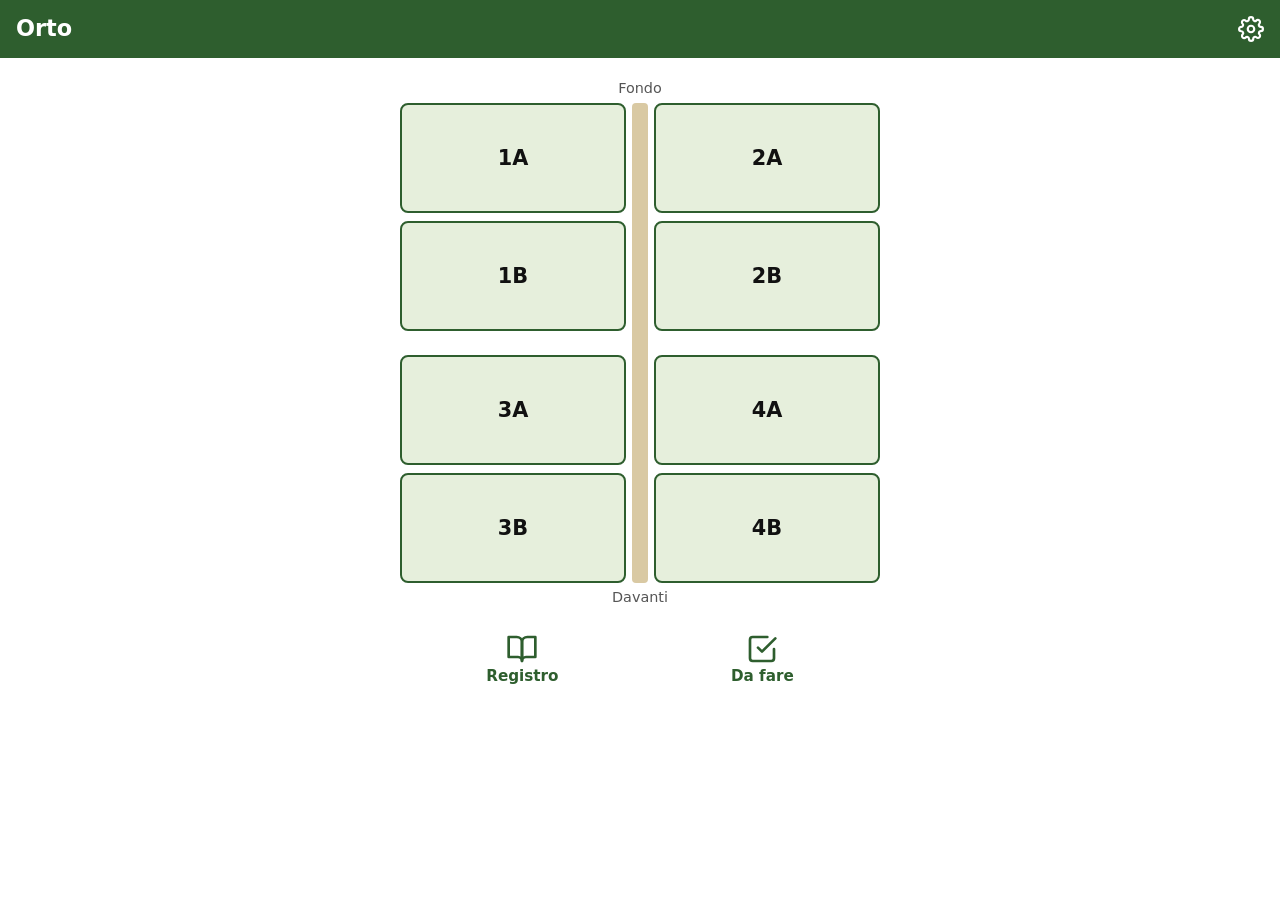
==== index.html @ a57d5a56 "La scritta Orto nella barra riporta alla mappa Co-Authored-By: Claude Opus 5.5 <noreply@anthropic.co" ====
<!doctype html>
<html lang="it">
<head>
  <meta charset="utf-8">
  <meta name="viewport" content="width=device-width, initial-scale=1">
  <meta name="theme-color" content="#2e5e2e">
  <title>Orto</title>
  <link rel="stylesheet" href="css/style.css">
</head>
<body>
  <header>
    <h1><a href="#/" class="titolo">Orto</a></h1>
    <nav class="azioni">
      <a href="#/impostazioni" class="icona" aria-label="Impostazioni">
        <!-- icona "settings" di Feather Icons (licenza MIT) -->
        <svg width="26" height="26" viewBox="0 0 24 24" fill="none" stroke="currentColor"
             stroke-width="2" stroke-linecap="round" stroke-linejoin="round" aria-hidden="true">
          <circle cx="12" cy="12" r="3"/>
          <path d="M19.4 15a1.65 1.65 0 0 0 .33 1.82l.06.06a2 2 0 0 1 0 2.83 2 2 0 0 1-2.83 0l-.06-.06a1.65 1.65 0 0 0-1.82-.33 1.65 1.65 0 0 0-1 1.51V21a2 2 0 0 1-2 2 2 2 0 0 1-2-2v-.09A1.65 1.65 0 0 0 9 19.4a1.65 1.65 0 0 0-1.82.33l-.06.06a2 2 0 0 1-2.83 0 2 2 0 0 1 0-2.83l.06-.06a1.65 1.65 0 0 0 .33-1.82 1.65 1.65 0 0 0-1.51-1H3a2 2 0 0 1-2-2 2 2 0 0 1 2-2h.09A1.65 1.65 0 0 0 4.6 9a1.65 1.65 0 0 0-.33-1.82l-.06-.06a2 2 0 0 1 0-2.83 2 2 0 0 1 2.83 0l.06.06a1.65 1.65 0 0 0 1.82.33H9a1.65 1.65 0 0 0 1-1.51V3a2 2 0 0 1 2-2 2 2 0 0 1 2 2v.09a1.65 1.65 0 0 0 1 1.51 1.65 1.65 0 0 0 1.82-.33l.06-.06a2 2 0 0 1 2.83 0 2 2 0 0 1 0 2.83l-.06.06a1.65 1.65 0 0 0-.33 1.82V9a1.65 1.65 0 0 0 1.51 1H21a2 2 0 0 1 2 2 2 2 0 0 1-2 2h-.09a1.65 1.65 0 0 0-1.51 1z"/>
        </svg>
      </a>
    </nav>
  </header>
  <main id="contenuto"></main>
  <script type="module" src="js/app.js"></script>
</body>
</html>
---- css/style.css ----
:root {
  --verde: #2e5e2e;
  --sfondo: #ffffff;
  --testo: #111111;
  --aiuola: #e6efdc;
  --vialetto: #d9c9a3;
}

* { box-sizing: border-box; }

body {
  margin: 0;
  font-family: system-ui, sans-serif;
  font-size: 18px;
  line-height: 1.5;
  background: var(--sfondo);
  color: var(--testo);
}

header {
  background: var(--verde);
  color: #fff;
  padding: 12px 16px;
  display: flex;
  align-items: center;
  justify-content: space-between;
}

header h1 { margin: 0; font-size: 1.4rem; }

main { padding: 16px; }

.mappa {
  display: grid;
  grid-template-columns: 1fr 28px 1fr;
  max-width: 480px;
  margin: 0 auto;
}

.estremo {
  grid-column: 1 / -1;
  margin: 4px 0;
  text-align: center;
  font-size: 0.9rem;
  color: #555;
}

.lato {
  display: flex;
  flex-direction: column;
  gap: 8px;
}

/* stacco tra il primo e il secondo settore di ogni lato */
.lato .aiuola:nth-child(3) { margin-top: 16px; }

.vialetto {
  position: relative;
  background: var(--vialetto);
  margin: 0 6px;
  border-radius: 4px;
}

.aiuola {
  position: relative;
  display: flex;
  align-items: center;
  justify-content: center;
  text-decoration: none;
  min-height: clamp(56px, calc((100dvh - 340px) / 4), 110px);
  font: inherit;
  font-size: 1.3rem;
  font-weight: bold;
  color: var(--testo);
  background: var(--aiuola);
  border: 2px solid var(--verde);
  border-radius: 8px;
}

h2 { margin: 8px 0 4px; }
h3 { margin: 20px 0 4px; font-size: 1.1rem; }

.indietro {
  display: inline-block;
  padding: 10px 0;
  color: var(--verde);
  background: none;
  border: 0;
  font: inherit;
  cursor: pointer;
  font-weight: bold;
  text-decoration: none;
}

.pulsante {
  display: block;
  margin-top: 24px;
  padding: 14px;
  text-align: center;
  background: var(--verde);
  color: #fff;
  width: 100%;
  border: 0;
  font: inherit;
  cursor: pointer;
  font-weight: bold;
  text-decoration: none;
  border-radius: 8px;
}

.colture { margin: 0; padding-left: 20px; }

.secondario {
  background: #fff;
  color: var(--verde);
  border: 2px solid var(--verde);
}

.azioni { display: flex; gap: 24px; }

.icona {
  display: flex;
  padding: 10px;
  margin: -10px;
  color: #fff;
}

.modulo label { display: block; margin-top: 16px; font-weight: bold; }

.modulo input[type="text"],
.modulo textarea {
  display: block;
  width: 100%;
  margin-top: 4px;
  padding: 12px;
  font: inherit;
  border: 2px solid #767676;
  border-radius: 8px;
}

.modulo fieldset { margin: 16px 0 0; padding: 0; border: 0; }
.modulo legend { padding: 0; font-weight: bold; }

.due-colonne {
  display: grid;
  grid-template-columns: 1fr 1fr;
  gap: 8px;
  margin-top: 8px;
}

.modulo .opzione {
  display: flex;
  align-items: center;
  gap: 10px;
  margin: 0;
  padding: 12px;
  font-weight: normal;
  background: var(--aiuola);
  border: 2px solid var(--verde);
  border-radius: 8px;
}

.opzione input { width: 24px; height: 24px; margin: 0; accent-color: var(--verde); }

.errore { margin: 16px 0 0; color: #b00020; font-weight: bold; white-space: pre-line; }

.colture a { display: block; padding: 8px 0; color: var(--testo); }

.aiuola .nome { position: relative; z-index: 1; padding: 0 6px; background: var(--aiuola); }

.diviso-fondo-davanti::after,
.diviso-vialetto-esterno::after {
  content: '';
  position: absolute;
  border: 0 dashed var(--verde);
}
.diviso-fondo-davanti::after { left: 6px; right: 6px; top: 50%; border-top-width: 2px; }
.diviso-vialetto-esterno::after { top: 6px; bottom: 6px; left: 50%; border-left-width: 2px; }

.aiuola .bollino {
  position: absolute;
  z-index: 2;
  bottom: 4px;
  right: 4px;
  padding: 0 6px;
  font-size: 0.8rem;
  line-height: 1.4;
  color: #fff;
  background: var(--verde);
  border-radius: 999px;
}
.aiuola .bollino-alto { bottom: calc(50% + 4px); }
.aiuola .bollino-sinistra { right: calc(50% + 4px); }

.modulo .tutto-orto { margin-top: 8px; }

.registro { margin: 0; padding-left: 20px; }
.registro li { padding: 6px 0; }

.registro a { display: block; color: var(--testo); }

.pericolo {
  background: #fff;
  color: #b00020;
  border: 2px solid #b00020;
}

.scorciatoie {
  grid-column: 1 / -1;
  display: flex;
  justify-content: space-around;
  margin-top: 12px;
}

.scorciatoia {
  position: relative;
  display: flex;
  flex-direction: column;
  align-items: center;
  padding: 8px 16px;
  color: var(--verde);
  font-size: 0.95rem;
  font-weight: bold;
  text-decoration: none;
}

.lista-task { margin: 0; padding: 0; list-style: none; }
.lista-task li { display: flex; align-items: flex-start; gap: 12px; padding: 10px 0; border-bottom: 1px solid #ddd; }
.lista-task input { flex: none; width: 28px; height: 28px; margin: 2px 0 0; accent-color: var(--verde); }

.urgente { color: #b00020; font-weight: bold; }

.titolo-task { font-weight: bold; color: var(--testo); }

.puntino {
  position: absolute;
  z-index: 3;
  top: -6px;
  right: -6px;
  width: 14px;
  height: 14px;
  border-radius: 50%;
}
.puntino-programmato { background: #e07000; }
.puntino-urgente {
  top: -9px;
  right: -9px;
  width: 20px;
  height: 20px;
  display: flex;
  align-items: center;
  justify-content: center;
  font-size: 0.8rem;
  font-weight: bold;
  line-height: 1;
  color: #fff;
  background: #b00020;
}
.vialetto .puntino { top: 4px; right: auto; left: 50%; transform: translateX(-50%); }
.scorciatoia .puntino { top: 2px; right: 10px; }

.titolo { color: inherit; text-decoration: none; }

.modulo .parte {
  display: flex;
  align-items: center;
  justify-content: space-between;
  gap: 12px;
  margin-top: 8px;
}

.modulo select {
  font: inherit;
  padding: 10px;
  color: var(--testo);
  background: #fff;
  border: 2px solid #767676;
  border-radius: 8px;
}
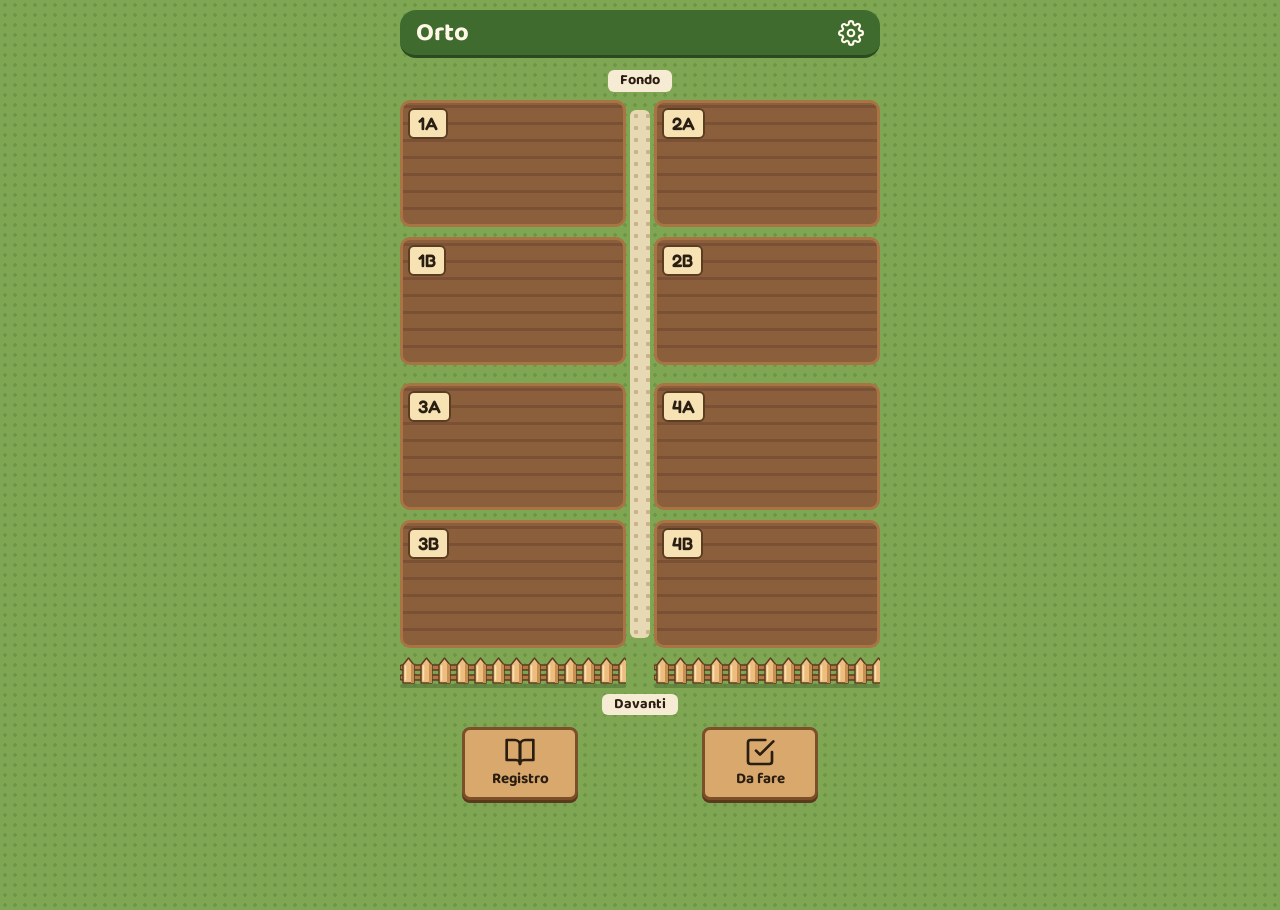
==== commit 792eeec1: "App installabile e utilizzabile offline Co-Authored-By: Claude Opus 5.5 <noreply@anthropic.com> Clau" ====
--- a/index.html
+++ b/index.html
@@ -3,8 +3,10 @@
 <head>
   <meta charset="utf-8">
   <meta name="viewport" content="width=device-width, initial-scale=1">
-  <meta name="theme-color" content="#2e5e2e">
+  <meta name="theme-color" content="#3f6b2e">
   <title>Orto</title>
+  <link rel="manifest" href="manifest.webmanifest">
+  <link rel="apple-touch-icon" href="icone/icona-192.png">
   <link rel="stylesheet" href="css/style.css">
 </head>
 <body>
--- a/css/style.css
+++ b/css/style.css
@@ -1,34 +1,69 @@
+@font-face { font-family: 'Baloo 2'; src: url('../font/baloo2.woff2') format('woff2'); font-weight: 400 800; font-display: swap; }
+@font-face { font-family: 'Fredoka'; src: url('../font/fredoka.woff2') format('woff2'); font-weight: 600; font-display: swap; }
+
 :root {
-  --verde: #2e5e2e;
-  --sfondo: #ffffff;
-  --testo: #111111;
-  --aiuola: #e6efdc;
-  --vialetto: #d9c9a3;
+  --verde: #3f6b2e;
+  --verde-bordo: #2b4a1f;
+  --verde-scuro: #1b3d1b;
+  --testo: #2a1e12;
+  --crema: #fff8e7;
+  --etichetta: #f6ebd3;
+  --cartellino: #f6e2b3;
+  --marrone-scuro: #5c3d22;
+  --legno: #d9a86c;
+  --legno-scuro: #7a4f2a;
+  --bordo-aiuola: #a87444;
+  --terra: #8b5e3c;
+  --solco: #7a5134;
+  --prato: #7fa653;
+  --prato-punti: #6e9446;
+  --vialetto: #e8d9b5;
+  --ghiaia: #c9b48a;
+  --aiuola: #e3eed3;
 }
 
 * { box-sizing: border-box; }
 
 body {
   margin: 0;
-  font-family: system-ui, sans-serif;
+  min-height: 100dvh;
+  font-family: 'Baloo 2', system-ui, sans-serif;
   font-size: 18px;
+  font-weight: 500;
   line-height: 1.5;
-  background: var(--sfondo);
-  color: var(--testo);
+  color: var(--testo);
+  background-color: var(--prato);
+  background-image: radial-gradient(var(--prato-punti) 1.5px, transparent 2px);
+  background-size: 10px 10px;
 }
 
 header {
+  display: flex;
+  align-items: center;
+  justify-content: space-between;
+  width: calc(100% - 32px);
+  max-width: 480px;
+  margin: 10px auto 0;
+  padding: 6px 16px;
+  color: var(--crema);
   background: var(--verde);
-  color: #fff;
-  padding: 12px 16px;
-  display: flex;
-  align-items: center;
-  justify-content: space-between;
-}
-
-header h1 { margin: 0; font-size: 1.4rem; }
-
-main { padding: 16px; }
+  border-bottom: 3px solid var(--verde-bordo);
+  border-radius: 16px;
+}
+
+header h1 { margin: 0; font-size: 1.6rem; font-weight: 700; line-height: 1.3; }
+
+main { padding: 12px 16px 16px; }
+
+/* Ogni schermata tranne la mappa sta in un riquadro crema, leggibile sopra il prato */
+main > section:not(.mappa) {
+  max-width: 600px;
+  margin: 0 auto;
+  padding: 8px 16px 16px;
+  background: var(--crema);
+  border: 3px solid var(--bordo-aiuola);
+  border-radius: 14px;
+}
 
 .mappa {
   display: grid;
@@ -39,26 +74,32 @@
 
 .estremo {
   grid-column: 1 / -1;
-  margin: 4px 0;
-  text-align: center;
+  justify-self: center;
+  margin: 0 0 8px;
+  padding: 0 12px;
   font-size: 0.9rem;
-  color: #555;
-}
+  font-weight: 700;
+  background: var(--etichetta);
+  border-radius: 6px;
+}
+.estremo:last-of-type { margin: 0 0 4px; }
 
 .lato {
   display: flex;
   flex-direction: column;
-  gap: 8px;
+  gap: 10px;
 }
 
 /* stacco tra il primo e il secondo settore di ogni lato */
-.lato .aiuola:nth-child(3) { margin-top: 16px; }
+.lato .aiuola:nth-child(3) { margin-top: 8px; }
 
 .vialetto {
   position: relative;
-  background: var(--vialetto);
-  margin: 0 6px;
-  border-radius: 4px;
+  margin: 10px 4px;
+  border-radius: 6px;
+  background-color: var(--vialetto);
+  background-image: radial-gradient(var(--ghiaia) 2px, transparent 2.5px);
+  background-size: 12px 12px;
 }
 
 .aiuola {
@@ -66,19 +107,103 @@
   display: flex;
   align-items: center;
   justify-content: center;
+  min-height: clamp(56px, calc((100dvh - 390px) / 4), 140px);
   text-decoration: none;
-  min-height: clamp(56px, calc((100dvh - 340px) / 4), 110px);
-  font: inherit;
-  font-size: 1.3rem;
-  font-weight: bold;
-  color: var(--testo);
-  background: var(--aiuola);
-  border: 2px solid var(--verde);
+  color: var(--testo);
+  background: repeating-linear-gradient(0deg, var(--terra) 0 14px, var(--solco) 14px 17px);
+  border: 3px solid var(--bordo-aiuola);
+  border-radius: 10px;
+}
+
+/* Cartellino con il nome, in alto a sinistra */
+.aiuola .nome {
+  position: absolute;
+  z-index: 2;
+  top: 5px;
+  left: 5px;
+  padding: 0 8px;
+  font-family: 'Fredoka', 'Baloo 2', sans-serif;
+  font-weight: 600;
+  line-height: 1.5;
+  background: var(--cartellino);
+  border: 2px solid var(--marrone-scuro);
+  border-radius: 6px;
+}
+
+.diviso-fondo-davanti::after,
+.diviso-vialetto-esterno::after {
+  content: '';
+  position: absolute;
+  border: 0 dashed var(--cartellino);
+}
+.diviso-fondo-davanti::after { left: 6px; right: 6px; top: 50%; border-top-width: 2px; }
+.diviso-vialetto-esterno::after { top: 6px; bottom: 6px; left: 50%; border-left-width: 2px; }
+
+.aiuola .bollino {
+  position: absolute;
+  z-index: 2;
+  bottom: 4px;
+  right: 4px;
+  padding: 0 6px;
+  font-size: 0.8rem;
+  font-weight: 700;
+  line-height: 1.4;
+  color: var(--crema);
+  background: var(--verde-scuro);
+  border: 1.5px solid var(--cartellino);
+  border-radius: 999px;
+}
+.aiuola .bollino-alto { bottom: calc(50% + 4px); }
+.aiuola .bollino-sinistra { right: calc(50% + 4px); }
+
+.staccionata {
+  grid-column: 1 / -1;
+  display: grid;
+  grid-template-columns: 1fr 28px 1fr;
+  margin: 8px 0 6px;
+}
+.staccionata svg { display: block; }
+
+.scorciatoie {
+  grid-column: 1 / -1;
+  display: flex;
+  justify-content: space-around;
+  margin-top: 8px;
+}
+
+.scorciatoia {
+  position: relative;
+  display: flex;
+  flex-direction: column;
+  align-items: center;
+  min-width: 116px;
+  padding: 6px 12px;
+  font-size: 0.95rem;
+  font-weight: 700;
+  color: var(--testo);
+  text-decoration: none;
+  background: var(--legno);
+  border: 3px solid var(--legno-scuro);
   border-radius: 8px;
-}
-
-h2 { margin: 8px 0 4px; }
-h3 { margin: 20px 0 4px; font-size: 1.1rem; }
+  box-shadow: 0 3px 0 #5a3a1d;
+}
+
+h2 { margin: 8px 0 4px; font-weight: 700; }
+h3 { margin: 20px 0 4px; font-size: 1.1rem; font-weight: 700; }
+
+.titolo { color: inherit; text-decoration: none; }
+
+.intestazione { display: flex; align-items: baseline; justify-content: space-between; gap: 12px; }
+.link-info { padding: 8px 0 8px 12px; font-weight: 700; color: var(--verde); text-decoration: underline; }
+
+.azioni { display: flex; gap: 24px; }
+
+.icona {
+  display: flex;
+  padding: 10px;
+  margin: -10px;
+  color: var(--crema);
+}
 
 .indietro {
   display: inline-block;
@@ -88,149 +213,76 @@
   border: 0;
   font: inherit;
   cursor: pointer;
-  font-weight: bold;
+  font-weight: 700;
   text-decoration: none;
 }
 
 .pulsante {
   display: block;
-  margin-top: 24px;
-  padding: 14px;
-  text-align: center;
-  background: var(--verde);
-  color: #fff;
   width: 100%;
-  border: 0;
-  font: inherit;
-  cursor: pointer;
-  font-weight: bold;
-  text-decoration: none;
-  border-radius: 8px;
-}
-
-.colture { margin: 0; padding-left: 20px; }
-
-.secondario {
-  background: #fff;
-  color: var(--verde);
-  border: 2px solid var(--verde);
-}
-
-.azioni { display: flex; gap: 24px; }
-
-.icona {
-  display: flex;
-  padding: 10px;
-  margin: -10px;
-  color: #fff;
-}
-
-.modulo label { display: block; margin-top: 16px; font-weight: bold; }
-
-.modulo input[type="text"],
-.modulo textarea {
-  display: block;
-  width: 100%;
-  margin-top: 4px;
+  margin-top: 20px;
   padding: 12px;
   font: inherit;
-  border: 2px solid #767676;
-  border-radius: 8px;
-}
-
-.modulo fieldset { margin: 16px 0 0; padding: 0; border: 0; }
-.modulo legend { padding: 0; font-weight: bold; }
-
-.due-colonne {
-  display: grid;
-  grid-template-columns: 1fr 1fr;
-  gap: 8px;
-  margin-top: 8px;
-}
-
-.modulo .opzione {
-  display: flex;
-  align-items: center;
-  gap: 10px;
-  margin: 0;
-  padding: 12px;
-  font-weight: normal;
-  background: var(--aiuola);
-  border: 2px solid var(--verde);
-  border-radius: 8px;
-}
-
-.opzione input { width: 24px; height: 24px; margin: 0; accent-color: var(--verde); }
-
-.errore { margin: 16px 0 0; color: #b00020; font-weight: bold; white-space: pre-line; }
-
-.colture a { display: block; padding: 8px 0; color: var(--testo); }
-
-.aiuola .nome { position: relative; z-index: 1; padding: 0 6px; background: var(--aiuola); }
-
-.diviso-fondo-davanti::after,
-.diviso-vialetto-esterno::after {
-  content: '';
+  font-weight: 700;
+  text-align: center;
+  text-decoration: none;
+  color: var(--crema);
+  background: var(--verde);
+  border: 0;
+  border-radius: 10px;
+  box-shadow: 0 3px 0 var(--verde-bordo);
+  cursor: pointer;
+}
+
+.secondario {
+  color: var(--testo);
+  background: var(--etichetta);
+  border: 2px solid var(--legno-scuro);
+  box-shadow: 0 3px 0 var(--bordo-aiuola);
+}
+
+.pericolo {
+  color: #b00020;
+  background: #fff;
+  border: 2px solid #b00020;
+  box-shadow: 0 3px 0 #e8b4bc;
+}
+
+.colture { margin: 0; padding: 0; list-style: none; }
+.colture a { display: flex; align-items: center; gap: 10px; padding: 6px 0; color: var(--testo); }
+.icona-coltura { flex: none; display: flex; width: 40px; height: 40px; }
+.icona-coltura svg { width: 100%; height: 100%; }
+
+/* Disegnini delle colture dentro le aiuole della mappa */
+/* Ogni spazio è un "contenitore": i disegni usano le sue misure (cqw, cqh) per non uscire
+   né a destra/sinistra né verso il davanti. Verso il fondo invece possono sporgere */
+.piantine {
   position: absolute;
-  border: 0 dashed var(--verde);
-}
-.diviso-fondo-davanti::after { left: 6px; right: 6px; top: 50%; border-top-width: 2px; }
-.diviso-vialetto-esterno::after { top: 6px; bottom: 6px; left: 50%; border-left-width: 2px; }
-
-.aiuola .bollino {
-  position: absolute;
-  z-index: 2;
-  bottom: 4px;
-  right: 4px;
-  padding: 0 6px;
-  font-size: 0.8rem;
-  line-height: 1.4;
-  color: #fff;
-  background: var(--verde);
-  border-radius: 999px;
-}
-.aiuola .bollino-alto { bottom: calc(50% + 4px); }
-.aiuola .bollino-sinistra { right: calc(50% + 4px); }
-
-.modulo .tutto-orto { margin-top: 8px; }
+  z-index: 1;
+  container-type: size;
+  pointer-events: none;
+}
+.piantine-tutta { inset: 4px 4px 3px; }
+.piantine-sopra { inset: 4px 4px calc(50% + 2px); }
+.piantine-sotto { inset: calc(50% + 2px) 4px 3px; }
+.piantine-sinistra { inset: 4px calc(50% + 2px) 3px 4px; }
+.piantine-destra { inset: 4px 4px 3px calc(50% + 2px); }
+.piantina { --l: 38px; position: absolute; display: flex; width: var(--l); height: var(--l); }
+/* La metà davanti non tocca il fondo: lì i disegni devono stare tutti dentro */
+.piantine-sotto .piantina { --l: min(38px, 100cqh); }
+.piantina svg { width: 100%; height: 100%; }
 
 .registro { margin: 0; padding-left: 20px; }
 .registro li { padding: 6px 0; }
-
 .registro a { display: block; color: var(--testo); }
 
-.pericolo {
-  background: #fff;
-  color: #b00020;
-  border: 2px solid #b00020;
-}
-
-.scorciatoie {
-  grid-column: 1 / -1;
-  display: flex;
-  justify-content: space-around;
-  margin-top: 12px;
-}
-
-.scorciatoia {
-  position: relative;
-  display: flex;
-  flex-direction: column;
-  align-items: center;
-  padding: 8px 16px;
-  color: var(--verde);
-  font-size: 0.95rem;
-  font-weight: bold;
-  text-decoration: none;
-}
-
 .lista-task { margin: 0; padding: 0; list-style: none; }
-.lista-task li { display: flex; align-items: flex-start; gap: 12px; padding: 10px 0; border-bottom: 1px solid #ddd; }
+.lista-task li { display: flex; align-items: flex-start; gap: 12px; padding: 10px 0; border-bottom: 1px solid #e2d3b5; }
 .lista-task input { flex: none; width: 28px; height: 28px; margin: 2px 0 0; accent-color: var(--verde); }
 
-.urgente { color: #b00020; font-weight: bold; }
-
-.titolo-task { font-weight: bold; color: var(--testo); }
+.urgente { color: #b00020; font-weight: 700; }
+
+.titolo-task { font-weight: 700; color: var(--testo); }
 
 .puntino {
   position: absolute;
@@ -240,40 +292,152 @@
   width: 14px;
   height: 14px;
   border-radius: 50%;
+  border: 2px solid var(--testo);
 }
 .puntino-programmato { background: #e07000; }
 .puntino-urgente {
   top: -9px;
   right: -9px;
-  width: 20px;
-  height: 20px;
+  width: 22px;
+  height: 22px;
   display: flex;
   align-items: center;
   justify-content: center;
   font-size: 0.8rem;
-  font-weight: bold;
+  font-weight: 700;
   line-height: 1;
   color: #fff;
   background: #b00020;
 }
 .vialetto .puntino { top: 4px; right: auto; left: 50%; transform: translateX(-50%); }
-.scorciatoia .puntino { top: 2px; right: 10px; }
-
-.titolo { color: inherit; text-decoration: none; }
-
-.modulo .parte {
-  display: flex;
-  align-items: center;
-  justify-content: space-between;
-  gap: 12px;
-  margin-top: 8px;
-}
-
+
+.modulo label { display: block; margin-top: 16px; font-weight: 700; }
+
+.modulo input[type="text"],
+.modulo textarea,
 .modulo select {
+  display: block;
+  width: 100%;
+  margin-top: 4px;
+  padding: 10px 12px;
   font: inherit;
-  padding: 10px;
   color: var(--testo);
   background: #fff;
   border: 2px solid #767676;
   border-radius: 8px;
 }
+
+.modulo fieldset { margin: 16px 0 0; padding: 0; border: 0; }
+.modulo legend { padding: 0; font-weight: 700; }
+
+.due-colonne {
+  display: grid;
+  grid-template-columns: 1fr 1fr;
+  gap: 8px;
+  margin-top: 8px;
+}
+
+.modulo .opzione {
+  display: flex;
+  align-items: center;
+  gap: 10px;
+  margin: 0;
+  padding: 10px 12px;
+  font-weight: 500;
+  background: #fff;
+  border: 2px solid var(--bordo-aiuola);
+  border-radius: 8px;
+}
+
+.opzione input { width: 24px; height: 24px; margin: 0; accent-color: var(--verde); }
+
+.modulo .tutto-orto { margin-top: 12px; }
+
+.conferma { margin: 16px 0 0; color: var(--verde); font-weight: 700; }
+
+.errore { margin: 16px 0 0; color: #b00020; font-weight: 700; white-space: pre-line; }
+
+.mini-mappa { display: grid; grid-template-columns: 1fr 20px 1fr; max-width: 320px; margin: 8px auto 0; }
+.mini-lato { display: flex; flex-direction: column; gap: 6px; }
+.mini-lato .mini-aiuola:nth-child(3) { margin-top: 10px; }
+.mini-vialetto {
+  margin: 6px 3px;
+  border-radius: 4px;
+  background-color: var(--vialetto);
+  background-image: radial-gradient(var(--ghiaia) 1.5px, transparent 2px);
+  background-size: 8px 8px;
+}
+
+.mini-aiuola {
+  position: relative;
+  display: flex;
+  align-items: center;
+  justify-content: center;
+  height: 52px;
+  padding: 0;
+  overflow: hidden;
+  font: inherit;
+  color: var(--testo);
+  background: repeating-linear-gradient(0deg, var(--terra) 0 10px, var(--solco) 10px 12px);
+  border: 2px solid var(--bordo-aiuola);
+  border-radius: 8px;
+  cursor: pointer;
+}
+.mini-aiuola .nome {
+  position: relative;
+  z-index: 1;
+  padding: 0 6px;
+  font-family: 'Fredoka', 'Baloo 2', sans-serif;
+  font-weight: 600;
+  background: var(--cartellino);
+  border: 1.5px solid var(--marrone-scuro);
+  border-radius: 5px;
+}
+
+.riempimento { position: absolute; background: var(--verde-scuro); }
+.riempimento-tutta { inset: 0; }
+.riempimento-sopra { inset: 0 0 50% 0; }
+.riempimento-sotto { inset: 50% 0 0 0; }
+.riempimento-sinistra { inset: 0 50% 0 0; }
+.riempimento-destra { inset: 0 0 0 50%; }
+
+.popup {
+  width: min(92vw, 400px);
+  padding: 0;
+  color: var(--testo);
+  background: var(--crema);
+  border: 3px solid var(--bordo-aiuola);
+  border-radius: 14px;
+}
+.popup::backdrop { background: rgb(0 0 0 / 0.5); }
+.popup-contenuto { padding: 16px; }
+.popup h3 { margin: 0 0 12px; }
+.popup-corpo { display: flex; align-items: center; gap: 16px; }
+.anteprima .mini-aiuola { width: 110px; height: 150px; font-size: 1.4rem; cursor: default; }
+
+.rotella {
+  flex: 1;
+  height: 144px;
+  padding: 48px 0;
+  overflow-y: scroll;
+  scroll-snap-type: y mandatory;
+  scrollbar-width: none;
+  border: 2px solid #767676;
+  border-radius: 8px;
+  /* fascia centrale fissa: segna la voce scelta */
+  background: #fff linear-gradient(transparent 46px, var(--aiuola) 46px, var(--aiuola) 94px, transparent 94px);
+}
+.voce-rotella {
+  display: block;
+  width: 100%;
+  height: 48px;
+  scroll-snap-align: center;
+  font: inherit;
+  color: #767676;
+  background: none;
+  border: 0;
+}
+.voce-rotella.attiva { color: var(--testo); font-weight: 700; }
+
+.popup-azioni { display: flex; gap: 12px; margin-top: 16px; }
+.popup-azioni .pulsante { margin-top: 0; }
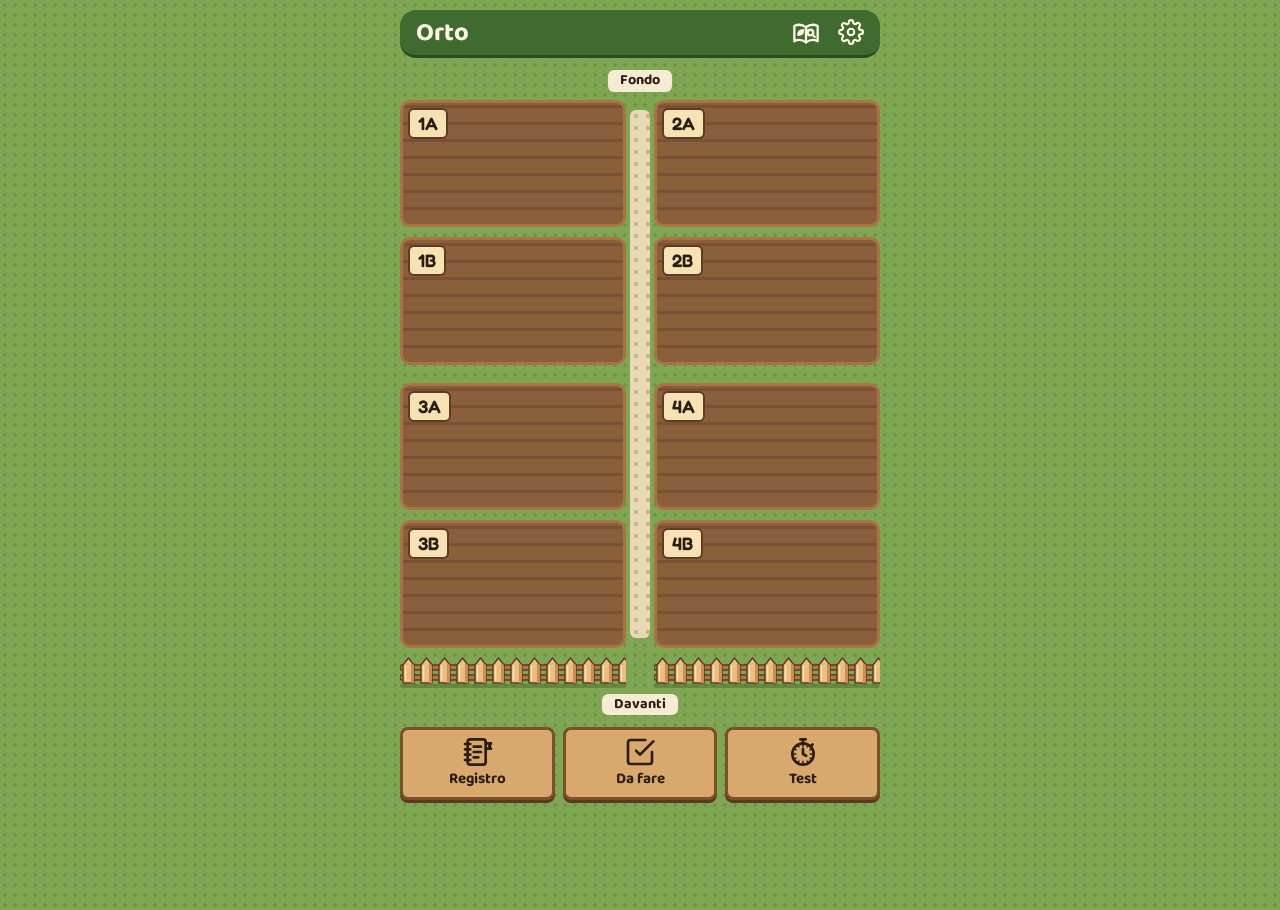
==== commit dd706c67: "Catalogo nell'app: pulsante in alto, elenco con ricerca e scheda di ogni coltura; nuova icona del re" ====
--- a/index.html
+++ b/index.html
@@ -13,6 +13,16 @@
   <header>
     <h1><a href="#/" class="titolo">Orto</a></h1>
     <nav class="azioni">
+      <a href="#/catalogo" class="icona" aria-label="Catalogo dell'orto">
+        <!-- libro aperto con una foglia e la lente -->
+        <svg width="28" height="28" viewBox="0 0 24 24" fill="none" stroke="currentColor"
+             stroke-width="2" stroke-linecap="round" stroke-linejoin="round" aria-hidden="true">
+          <path d="M2 6c3-1.5 6.5-1.5 10 1 3.5-2.5 7-2.5 10-1v13c-3-1.5-6.5-1.5-10 1-3.5-2.5-7-2.5-10-1z"/>
+          <path d="M12 7v13"/>
+          <path d="M9.5 9.5c-2.6 0-4 1.4-4 4 2.6 0 4-1.4 4-4z"/><path d="M5.5 13.5l2.4-2.4"/>
+          <circle cx="15.8" cy="11.6" r="2.4"/><path d="M17.5 13.3l2 2"/>
+        </svg>
+      </a>
       <a href="#/impostazioni" class="icona" aria-label="Impostazioni">
         <!-- icona "settings" di Feather Icons (licenza MIT) -->
         <svg width="26" height="26" viewBox="0 0 24 24" fill="none" stroke="currentColor"
--- a/css/style.css
+++ b/css/style.css
@@ -167,7 +167,8 @@
 .scorciatoie {
   grid-column: 1 / -1;
   display: flex;
-  justify-content: space-around;
+  justify-content: space-between;
+  gap: 8px;
   margin-top: 8px;
 }
 
@@ -176,8 +177,9 @@
   display: flex;
   flex-direction: column;
   align-items: center;
-  min-width: 116px;
-  padding: 6px 12px;
+  flex: 1;
+  min-width: 0;
+  padding: 6px 4px;
   font-size: 0.95rem;
   font-weight: 700;
   color: var(--testo);
@@ -193,10 +195,22 @@
 
 .titolo { color: inherit; text-decoration: none; }
 
+/* Modalità prova: scritta gialla accanto al titolo, per non confondersi */
+.prova header h1::after {
+  content: 'PROVA';
+  margin-left: 10px;
+  padding: 0 8px;
+  font-size: 0.85rem;
+  vertical-align: middle;
+  color: var(--testo);
+  background: #f2c230;
+  border-radius: 6px;
+}
+
 .intestazione { display: flex; align-items: baseline; justify-content: space-between; gap: 12px; }
 .link-info { padding: 8px 0 8px 12px; font-weight: 700; color: var(--verde); text-decoration: underline; }
 
-.azioni { display: flex; gap: 24px; }
+.azioni { display: flex; gap: 18px; }
 
 .icona {
   display: flex;
@@ -271,6 +285,10 @@
 /* La metà davanti non tocca il fondo: lì i disegni devono stare tutti dentro */
 .piantine-sotto .piantina { --l: min(38px, 100cqh); }
 .piantina svg { width: 100%; height: 100%; }
+.piantina { pointer-events: auto; touch-action: none; transition: transform 0.15s; }
+.piantina.sollevata { z-index: 5; transform: scale(1.25); filter: drop-shadow(0 6px 4px rgb(0 0 0 / 0.35)); }
+/* Sulla mappa il "tieni premuto" serve a spostare: niente menu o selezione del testo */
+.aiuola { -webkit-touch-callout: none; user-select: none; -webkit-user-select: none; -webkit-tap-highlight-color: transparent; }
 
 .registro { margin: 0; padding-left: 20px; }
 .registro li { padding: 6px 0; }
@@ -309,10 +327,24 @@
   color: #fff;
   background: #b00020;
 }
+/* Paletto delle colture in arrivo nei prossimi 30 giorni */
+.paletto { position: absolute; z-index: 3; left: 5px; bottom: 3px; display: flex; flex-direction: column; align-items: center; pointer-events: none; }
+.paletto .tavola { display: flex; align-items: center; gap: 1px; padding: 0 5px 0 1px; font-family: 'Fredoka', 'Baloo 2', sans-serif; font-size: .78rem; font-weight: 600; line-height: 1.25; color: var(--testo); background: var(--legno); border: 2px solid var(--legno-scuro); border-radius: 5px; box-shadow: 0 2px 0 #5a3a1d; }
+.paletto .icona-paletto { width: 20px; height: 20px; }
+.paletto .asta { width: 4px; height: 8px; background: var(--legno-scuro); border-radius: 0 0 2px 2px; }
 .vialetto .puntino { top: 4px; right: auto; left: 50%; transform: translateX(-50%); }
 
 .modulo label { display: block; margin-top: 16px; font-weight: 700; }
-
+.modulo label[hidden] { display: none; }
+.suggerimento { display: grid; gap: 2px; margin-top: 12px; padding: 10px 12px; font-size: .95rem; background: var(--etichetta); border: 2px solid var(--legno); border-radius: 10px; }
+.suggerimento[hidden] { display: none; }
+.avviso-catalogo { margin-top: 4px; color: #8a4b0f; font-weight: 700; }
+.avvisi { display: grid; gap: 8px; margin-top: 16px; }
+.avviso-modulo { margin: 0; padding: 8px 12px 8px 38px; position: relative; font-size: .95rem; line-height: 1.35; background: #fbe3c8; border: 2px solid #d9822b; border-radius: 10px; }
+.avviso-modulo::before { content: '!'; position: absolute; left: 10px; top: 9px; width: 20px; height: 20px; border-radius: 50%; background: #d9822b; color: #fff; font-weight: 800; font-size: .85rem; display: grid; place-items: center; }
+
+.modulo input[type="email"],
+.modulo input[type="password"],
 .modulo input[type="text"],
 .modulo textarea,
 .modulo select {
@@ -394,7 +426,14 @@
   border-radius: 5px;
 }
 
-.riempimento { position: absolute; background: var(--verde-scuro); }
+/* Parte scelta: terra arata con il bordo verde (solo attorno alla parte scelta) */
+.riempimento {
+  position: absolute;
+  background: url('../icone/terra-arata.svg') 0 0 / 60px 28.8px;
+  border: 3px solid #5c9e3a;
+  border-radius: 6px;
+  box-shadow: inset 0 0 0 1.5px var(--verde-bordo), 0 0 0 1.5px var(--verde-bordo);
+}
 .riempimento-tutta { inset: 0; }
 .riempimento-sopra { inset: 0 0 50% 0; }
 .riempimento-sotto { inset: 50% 0 0 0; }
@@ -415,8 +454,22 @@
 .popup-corpo { display: flex; align-items: center; gap: 16px; }
 .anteprima .mini-aiuola { width: 110px; height: 150px; font-size: 1.4rem; cursor: default; }
 
+.scatola-rotella { flex: 1; display: flex; flex-direction: column; gap: 4px; margin-top: 8px; }
+.popup .scatola-rotella { margin-top: 0; }
+.freccia-rotella {
+  height: 30px;
+  padding: 0;
+  font-size: 1rem;
+  line-height: 1;
+  color: var(--crema);
+  background: var(--verde);
+  border: 0;
+  border-bottom: 3px solid var(--verde-bordo);
+  border-radius: 8px;
+  cursor: pointer;
+}
+.freccia-rotella:disabled { color: var(--testo); background: var(--etichetta); border-bottom-color: var(--legno); opacity: .5; cursor: default; }
 .rotella {
-  flex: 1;
   height: 144px;
   padding: 48px 0;
   overflow-y: scroll;
@@ -432,7 +485,9 @@
   width: 100%;
   height: 48px;
   scroll-snap-align: center;
+  padding: 0 8px;
   font: inherit;
+  line-height: 1.15;
   color: #767676;
   background: none;
   border: 0;
@@ -441,3 +496,109 @@
 
 .popup-azioni { display: flex; gap: 12px; margin-top: 16px; }
 .popup-azioni .pulsante { margin-top: 0; }
+
+/* Pagina Test: colture nel tempo */
+.test-frecce { display: flex; align-items: center; justify-content: space-between; gap: 8px; margin: 8px 0; }
+.freccia-test { width: 48px; height: 40px; font-size: 1rem; color: var(--crema); background: var(--verde); border: 0; border-bottom: 3px solid var(--verde-bordo); border-radius: 8px; cursor: pointer; }
+.test-periodo { font-weight: 800; text-align: center; }
+.test-mesi { display: grid; grid-template-columns: 32px repeat(13, 1fr); font-size: .7rem; color: var(--marrone-scuro); text-align: center; }
+.test-settore { margin-top: 10px; font-size: .8rem; font-weight: 800; letter-spacing: .05em; text-transform: uppercase; }
+.test-fila { display: grid; grid-template-columns: 32px 1fr; align-items: center; margin-top: 3px; }
+.test-fila b { font-family: 'Fredoka', 'Baloo 2', sans-serif; font-weight: 600; }
+.test-binario { position: relative; height: 46px; overflow: hidden; border-radius: 4px; background: repeating-linear-gradient(90deg, #efe2c4 0 calc(100% / 13 - 1px), var(--crema) calc(100% / 13 - 1px) calc(100% / 13)); }
+.test-barra { position: absolute; display: flex; align-items: center; gap: 2px; padding: 0 4px 0 1px; overflow: hidden; height: 20px; font-size: .7rem; font-weight: 700; line-height: 1; color: #fff; white-space: nowrap; text-decoration: none; border-radius: 6px; text-shadow: 0 1px 0 rgb(0 0 0 / .35); }
+.test-barra.pieno { top: 3px; height: 40px; }
+.test-barra.alto { top: 2px; }
+.test-barra.basso { bottom: 2px; }
+.test-barra.futura { background-image: repeating-linear-gradient(135deg, rgb(255 255 255 / .3) 0 5px, transparent 5px 10px); border: 2px dashed rgb(42 30 18 / .6); }
+.test-barra .icona-barra { width: 18px; height: 18px; flex: none; }
+.test-oggi { position: absolute; top: 0; bottom: 0; width: 2px; background: #c0392b; }
+.test-legenda { display: flex; flex-wrap: wrap; gap: 4px 14px; margin-top: 10px; font-size: .85rem; }
+.test-legenda i { display: inline-block; width: 18px; height: 10px; margin-right: 4px; vertical-align: middle; border-radius: 3px; background: var(--marrone-scuro); }
+.test-legenda i.fut { background: var(--etichetta); border: 2px dashed var(--marrone-scuro); }
+.test-legenda i.og { width: 3px; height: 14px; background: #c0392b; }
+.test-aiuto { margin: 6px 0 0; font-size: .85rem; color: var(--marrone-scuro); }
+
+/* Catalogo delle colture */
+.intro-catalogo { margin: 4px 0 8px; font-size: .95rem; }
+.cerca-catalogo { width: 100%; padding: 8px 12px; font: inherit; color: var(--testo); background: #fff; border: 2px solid var(--bordo-aiuola); border-radius: 10px; }
+.legenda-cal { display: flex; flex-wrap: wrap; gap: 4px 14px; margin: 10px 0 4px; font-size: .85rem; }
+.legenda-cal span::before { content: ''; display: inline-block; width: 18px; height: 8px; margin-right: 6px; vertical-align: middle; border-radius: 3px; background: var(--c); }
+.l-s { --c: #8b5e3c; } .l-t { --c: #3f8a2e; } .l-r { --c: #e2861b; }
+.mesi-cal { display: grid; grid-template-columns: repeat(12, 1fr); font-size: .68rem; text-align: center; color: var(--marrone-scuro); }
+.catalogo .mesi-cal { margin-left: 40%; }
+.cal { position: relative; height: 22px; border-radius: 4px; background: repeating-linear-gradient(90deg, #efe2c4 0 calc(100% / 12 - 1px), var(--crema) calc(100% / 12 - 1px) calc(100% / 12)); }
+.cal i { position: absolute; height: 8px; border-radius: 3px; }
+.cal .cal-s { top: 2px; background: #8b5e3c; }
+.cal .cal-t { top: 2px; background: #3f8a2e; }
+.cal .cal-r { bottom: 2px; background: #e2861b; }
+.gruppo-catalogo h3 { display: flex; align-items: center; gap: 6px; margin: 16px 0 4px; font-size: .9rem; letter-spacing: .04em; text-transform: uppercase; }
+.gruppo-catalogo[hidden], .riga-catalogo[hidden], .nessuna[hidden] { display: none; }
+.pallino-gruppo { flex: none; width: 12px; height: 12px; border-radius: 50%; }
+.lente-gruppo { flex: none; width: 34px; height: 34px; padding: 2px; border: 0; border-radius: 9px; background: var(--etichetta); cursor: pointer; }
+.lente-gruppo svg { display: block; width: 100%; height: 100%; }
+.riga-catalogo { display: grid; grid-template-columns: 40% 1fr; align-items: center; gap: 4px; padding: 3px 2px; color: var(--testo); text-decoration: none; border-top: 1px solid #efe2c4; }
+.nome-catalogo { display: flex; align-items: center; gap: 4px; min-width: 0; font-weight: 700; font-size: .95rem; }
+.nome-catalogo svg { flex: none; width: 30px; height: 30px; }
+
+.scheda-catalogo { position: relative; }
+.lente-box { position: absolute; z-index: 3; top: 10px; right: 12px; }
+.lente { display: flex; align-items: center; justify-content: center; width: 52px; height: 52px; padding: 0; cursor: pointer; background: var(--etichetta); border: 2px solid var(--legno); border-radius: 13px; }
+.lente svg { width: 42px; height: 42px; }
+.lente .accesa, .lente[aria-pressed="true"] .spenta { display: none; }
+.lente[aria-pressed="true"] .accesa { display: block; }
+.lente[aria-pressed="true"] { background: var(--cartellino); border-color: var(--verde); }
+.fumetto { position: absolute; right: 0; top: calc(100% + 12px); width: min(280px, calc(100vw - 48px)); padding: 10px 12px; font-size: .92rem; line-height: 1.35; background: var(--crema); border: 3px solid var(--legno); border-radius: 14px; box-shadow: 0 3px 0 var(--legno-scuro); }
+.fumetto[hidden] { display: none; }
+.fumetto::before { content: ''; position: absolute; right: 16px; top: -11px; width: 16px; height: 16px; background: var(--crema); border-left: 3px solid var(--legno); border-top: 3px solid var(--legno); transform: rotate(45deg); }
+.fumetto b { display: block; font-family: 'Fredoka', 'Baloo 2', sans-serif; font-weight: 600; }
+.capito { display: block; margin: 8px 0 0 auto; padding: 3px 14px; font: inherit; font-weight: 700; color: var(--crema); background: var(--verde); border: 0; border-bottom: 3px solid var(--verde-bordo); border-radius: 10px; cursor: pointer; }
+.testa-scheda { display: flex; align-items: center; gap: 12px; margin-top: 8px; padding-right: 60px; }
+.testa-scheda h2 { margin: 0; font-size: 1.6rem; }
+.disegno-scheda { flex: none; width: 84px; height: 84px; border-radius: 14px; background: var(--etichetta); }
+.disegno-scheda svg { width: 100%; height: 100%; }
+.chips { display: flex; flex-wrap: wrap; gap: 6px; margin-top: 4px; }
+.chip { padding: 1px 10px; font-size: .8rem; font-weight: 700; color: #fff; border-radius: 999px; }
+.chip.chiaro { color: var(--testo); background: var(--cartellino); }
+.avviso-scheda { position: relative; margin: 12px 0 0; padding: 6px 10px 6px 34px; font-size: .92rem; line-height: 1.35; background: #fbe3c8; border: 2px solid #d9822b; border-radius: 12px; }
+.avviso-scheda::before { content: '!'; position: absolute; left: 8px; top: 7px; width: 18px; height: 18px; display: grid; place-items: center; font-size: .8rem; font-weight: 800; color: #fff; background: #d9822b; border-radius: 50%; }
+.fatti { display: grid; grid-template-columns: auto 1fr; gap: 2px 12px; margin: 10px 0 0; font-size: .95rem; }
+.fatti dt { color: var(--marrone-scuro); }
+.fatti dd { margin: 0; font-weight: 700; }
+.misura { margin-top: 10px; padding: 8px 10px; background: var(--etichetta); border-radius: 12px; }
+.misura p { margin: 0 0 6px; font-weight: 700; }
+.preset-riga { display: grid; grid-template-columns: repeat(3, minmax(0, 1fr)); gap: 6px; }
+.preset { padding: 5px 4px; font: inherit; font-size: .8rem; font-weight: 700; line-height: 1.2; color: var(--testo); background: var(--crema); border: 2px solid var(--legno); border-radius: 10px; cursor: pointer; }
+.preset small { display: block; margin-top: 2px; font-weight: 500; }
+.preset[aria-pressed="true"] { color: var(--crema); background: var(--verde); border-color: var(--verde-bordo); }
+.campi-misura { display: grid; grid-template-columns: 1fr 1fr; gap: 8px; margin-top: 8px; }
+.campi-misura label { display: grid; gap: 2px; font-size: .85rem; font-weight: 700; }
+.campi-misura span { display: flex; align-items: center; gap: 6px; font-weight: 500; }
+.campi-misura input { width: 100%; min-width: 0; padding: 4px 8px; font: inherit; color: var(--testo); background: #fff; border: 2px solid var(--legno); border-radius: 8px; }
+.spazio-disegno { margin: 8px 0 0; }
+.spazio-disegno svg { display: block; width: 100%; }
+.terra-spazio { fill: #8b5e3c; stroke: #a87444; stroke-width: 3; }
+.segni-spazio circle { fill: #8cc46a; stroke-width: 1; }
+.segni-spazio line { stroke: #cbea9a; stroke-width: 3; }
+.spazio-disegno text { fill: var(--marrone-scuro); }
+.spazio-disegno figcaption { font-size: .9rem; }
+.resa-scheda { margin: 10px 0 0; padding: 8px 12px; background: var(--etichetta); border-radius: 12px; }
+.resa-scheda b { font-size: 1.3rem; }
+.resa-scheda small { display: block; line-height: 1.3; color: var(--marrone-scuro); }
+.consigli { margin: 0; padding-left: 20px; }
+.nota-scheda { margin-top: 14px; font-size: .85rem; color: var(--marrone-scuro); }
+button.termine { margin: 0; padding: 0; font: inherit; font-weight: inherit; color: inherit; text-align: inherit; background: none; border: 0; border-radius: 4px; cursor: pointer; }
+.evidenzia button.termine { padding: 0 4px; margin: 0 -4px; background: var(--cartellino); box-shadow: 0 3px 0 var(--verde); }
+.popup.parola { width: min(94vw, 420px); max-height: 88vh; }
+.parola-testa { display: flex; align-items: center; gap: 10px; padding: 8px 12px; color: var(--crema); background: var(--verde); border-bottom: 3px solid var(--verde-bordo); }
+.parola-testa .chiudi { padding: 2px 6px; font: inherit; font-weight: 700; color: var(--crema); background: none; border: 0; cursor: pointer; }
+.parola-testa span { font-size: .85rem; }
+.parola h2 { margin: 0 0 4px; }
+.tipo-parola { margin: 0; font-size: .75rem; font-weight: 800; letter-spacing: .06em; text-transform: uppercase; color: var(--marrone-scuro); }
+.passi { margin: 4px 0 0; padding-left: 22px; }
+.passi li, .attenzione li { margin-bottom: 4px; }
+.attenzione { margin: 4px 0 0; padding: 8px 12px 8px 30px; background: var(--etichetta); border-radius: 12px; }
+.nota-parola { font-size: .85rem; color: var(--marrone-scuro); }
+.elenco-gruppo { display: flex; flex-wrap: wrap; gap: 4px 12px; }
+.elenco-gruppo a { display: inline-flex; align-items: center; gap: 4px; color: var(--testo); }
+.elenco-gruppo svg { width: 26px; height: 26px; }
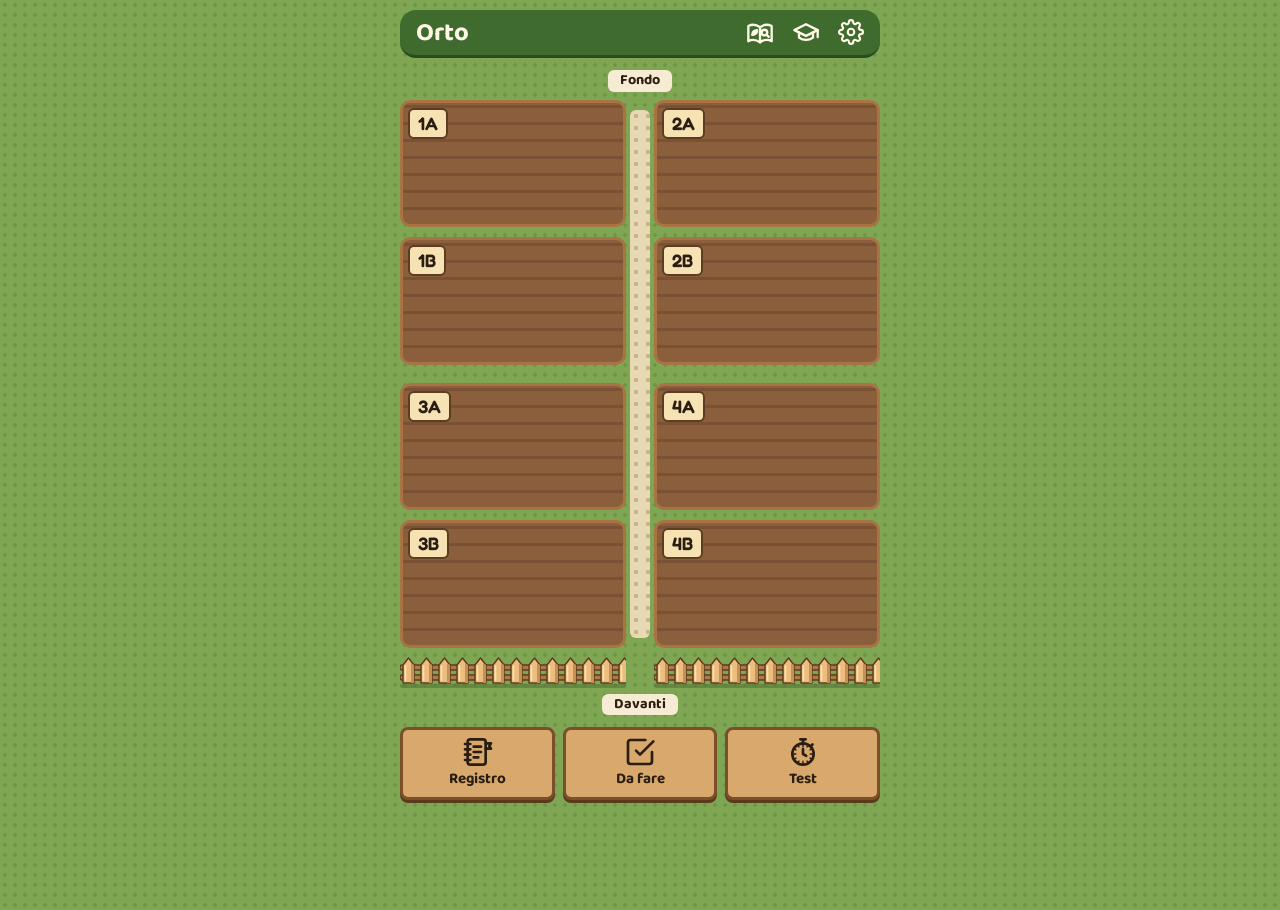
==== commit 449854ec: "Impara: icona nella barra verde, questo mese a Bologna, 12 guide brevi e glossario Co-Authored-By: C" ====
--- a/index.html
+++ b/index.html
@@ -12,6 +12,7 @@
 <body>
   <header>
     <h1><a href="#/" class="titolo">Orto</a></h1>
+    <span class="nome-arcade"></span>
     <nav class="azioni">
       <a href="#/catalogo" class="icona" aria-label="Catalogo dell'orto">
         <!-- libro aperto con una foglia e la lente -->
@@ -23,7 +24,20 @@
           <circle cx="15.8" cy="11.6" r="2.4"/><path d="M17.5 13.3l2 2"/>
         </svg>
       </a>
-      <a href="#/impostazioni" class="icona" aria-label="Impostazioni">
+      <a href="#/impara" class="icona" aria-label="Impara">
+        <!-- cappello da studente -->
+        <svg width="28" height="28" viewBox="0 0 24 24" fill="none" stroke="currentColor"
+             stroke-width="2" stroke-linecap="round" stroke-linejoin="round" aria-hidden="true">
+          <path d="M2 9.5l10-5 10 5-10 5z"/><path d="M6 11.5v4.5c3.5 2.6 8.5 2.6 12 0v-4.5"/><path d="M22 9.5v6"/>
+        </svg>
+      </a>
+      <a href="#/arcade/esci" class="icona esci-arcade" aria-label="Esci da Arcade">
+        <svg width="26" height="26" viewBox="0 0 24 24" fill="none" stroke="currentColor"
+             stroke-width="2" stroke-linecap="round" stroke-linejoin="round" aria-hidden="true">
+          <path d="M9 21H5a2 2 0 0 1-2-2V5a2 2 0 0 1 2-2h4"/><path d="M16 17l5-5-5-5"/><path d="M21 12H9"/>
+        </svg>
+      </a>
+      <a href="#/impostazioni" class="icona impostazioni-icona" aria-label="Impostazioni">
         <!-- icona "settings" di Feather Icons (licenza MIT) -->
         <svg width="26" height="26" viewBox="0 0 24 24" fill="none" stroke="currentColor"
              stroke-width="2" stroke-linecap="round" stroke-linejoin="round" aria-hidden="true">
--- a/css/style.css
+++ b/css/style.css
@@ -526,7 +526,11 @@
 .legenda-cal span::before { content: ''; display: inline-block; width: 18px; height: 8px; margin-right: 6px; vertical-align: middle; border-radius: 3px; background: var(--c); }
 .l-s { --c: #8b5e3c; } .l-t { --c: #3f8a2e; } .l-r { --c: #e2861b; }
 .mesi-cal { display: grid; grid-template-columns: repeat(12, 1fr); font-size: .68rem; text-align: center; color: var(--marrone-scuro); }
-.catalogo .mesi-cal { margin-left: 40%; }
+/* Legenda e iniziali dei mesi restano ferme in cima mentre si scorre l'elenco */
+.testata-cal { position: sticky; top: 0; z-index: 4; display: grid; grid-template-columns: 40% 1fr; align-items: end; gap: 4px; margin: 10px -16px 0; padding: 6px 18px 6px 16px; background: var(--crema); border-bottom: 2px solid var(--legno); box-shadow: 0 3px 4px rgb(42 30 18 / .12); }
+.testata-cal .legenda-cal { display: grid; gap: 0; margin: 0; font-size: .78rem; line-height: 1.35; }
+.testata-cal .legenda-cal span::before { width: 14px; margin-right: 5px; }
+.testata-cal .mesi-cal { font-size: .78rem; font-weight: 800; color: var(--testo); }
 .cal { position: relative; height: 22px; border-radius: 4px; background: repeating-linear-gradient(90deg, #efe2c4 0 calc(100% / 12 - 1px), var(--crema) calc(100% / 12 - 1px) calc(100% / 12)); }
 .cal i { position: absolute; height: 8px; border-radius: 3px; }
 .cal .cal-s { top: 2px; background: #8b5e3c; }
@@ -602,3 +606,171 @@
 .elenco-gruppo { display: flex; flex-wrap: wrap; gap: 4px 12px; }
 .elenco-gruppo a { display: inline-flex; align-items: center; gap: 4px; color: var(--testo); }
 .elenco-gruppo svg { width: 26px; height: 26px; }
+
+/* Terreno delle aiuole */
+.carta-terreno { display: grid; grid-template-columns: 56px 1fr; gap: 10px; align-items: center; padding: 8px; color: var(--testo); text-decoration: none; background: var(--etichetta); border: 2px solid var(--legno); border-radius: 12px; }
+.carta-terreno small { color: var(--marrone-scuro); }
+.zolla { display: grid; place-items: center; width: 56px; height: 56px; border-radius: 12px; background: #6b4227; }
+.zolla svg { width: 48px; height: 48px; }
+.prop-terreno { display: grid; grid-template-columns: 1fr auto; gap: 0 8px; align-items: center; padding: 6px 0; border-top: 1px solid #efe2c4; }
+.prop-terreno:first-child { border-top: 0; }
+.nome-prop { font-size: .85rem; color: var(--marrone-scuro); }
+.valore-prop { grid-column: 1; font-weight: 800; }
+.fonte { grid-row: 1 / span 2; grid-column: 2; padding: 1px 9px; font-size: .75rem; font-weight: 800; color: #fff; border-radius: 999px; }
+.fonte-stima { background: #9a8a74; } .fonte-prova { background: #3d6fa8; } .fonte-analisi { background: #3f8a2e; }
+.barra-tess { grid-column: 1 / -1; display: flex; height: 14px; margin-top: 4px; overflow: hidden; border: 1.5px solid #2b1d12; border-radius: 7px; }
+.nota-terreno { font-size: .88rem; color: var(--marrone-scuro); }
+.consigli-terreno { margin: 0; padding-left: 20px; }
+.elenco-prove { display: grid; gap: 6px; }
+.voce-prova { display: grid; grid-template-columns: 34px 1fr auto; gap: 8px; align-items: center; padding: 8px 10px; color: var(--testo); text-decoration: none; background: var(--etichetta); border: 2px solid var(--legno); border-radius: 10px; }
+.voce-prova small { display: block; font-size: .8rem; color: var(--marrone-scuro); }
+.icona-prova svg { display: block; width: 30px; height: 30px; }
+.stato-prova { font-size: .8rem; font-weight: 800; color: #3f8a2e; }
+.titolo-passo { display: flex; align-items: center; gap: 8px; margin: 6px 0; }
+.numero-passo { display: grid; place-items: center; width: 28px; height: 28px; font-weight: 800; color: var(--crema); background: var(--verde); border-radius: 50%; }
+.disegno-passo { display: grid; place-items: center; padding: 8px; background: var(--etichetta); border-radius: 12px; }
+.disegno-passo svg { display: block; width: 100%; max-width: 360px; height: auto; }
+.testo-passo { margin: 8px 0; }
+.scelte-prova { display: grid; gap: 8px; }
+.scelta-prova { padding: 10px 12px; font: inherit; font-weight: 700; text-align: left; color: var(--testo); background: #fff; border: 2px solid var(--legno); border-radius: 10px; cursor: pointer; }
+.scelta-prova[aria-pressed="true"] { background: #eef5e6; border-color: var(--verde); }
+.numeri-prova { display: grid; gap: 8px; }
+.numeri-prova label { display: grid; gap: 4px; font-weight: 700; }
+.numeri-prova input { padding: 8px 10px; font: inherit; color: var(--testo); background: #fff; border: 2px solid #767676; border-radius: 8px; }
+.puntini-passi { display: flex; justify-content: center; gap: 5px; margin-top: 12px; }
+.puntini-passi span { width: 8px; height: 8px; background: var(--legno); border-radius: 50%; }
+.puntini-passi span.ora { width: 20px; background: var(--verde); border-radius: 4px; }
+.esito-prova { margin: 8px 0; padding: 10px 12px; background: #e7f0dc; border: 2px solid #3f8a2e; border-radius: 10px; }
+.tre-colonne { display: grid; grid-template-columns: repeat(3, minmax(0, 1fr)); gap: 8px; }
+.tre-colonne label { margin-top: 8px; }
+.modulo label.opzione-tutte { display: flex; align-items: center; gap: 8px; font-weight: 500; }
+.opzione-tutte input { width: 22px; height: 22px; accent-color: var(--verde); }
+.tabella-terreno { width: 100%; border-collapse: collapse; font-size: .9rem; }
+.tabella-terreno th { padding: 2px 4px; font-size: .75rem; text-align: left; text-transform: uppercase; color: var(--marrone-scuro); }
+.tabella-terreno td { padding: 5px 4px; border-top: 1px solid #efe2c4; }
+.aiuola-terreno { font-family: 'Fredoka', 'Baloo 2', sans-serif; font-weight: 600; color: var(--verde); }
+.pallino-fonte { display: inline-block; width: 9px; height: 9px; margin-right: 4px; border-radius: 50%; vertical-align: middle; }
+
+/* Simulazioni e orto reale nel tempo */
+.scheda-sim { display: grid; grid-template-columns: 54px 1fr; gap: 10px; align-items: center; margin-top: 10px; padding: 10px; color: var(--testo); text-decoration: none; background: var(--etichetta); border: 2px solid var(--legno); border-radius: 12px; }
+.scheda-sim small { display: block; font-size: .85rem; line-height: 1.3; color: var(--marrone-scuro); }
+.ico-sim { display: grid; place-items: center; width: 54px; height: 54px; color: var(--crema); background: var(--verde); border-radius: 12px; }
+.ico-sim svg { width: 34px; height: 34px; }
+.sim-arcade .ico-sim { background: #8e3b30; }
+.in-arrivo { opacity: .6; pointer-events: none; }
+.testa-tempo { grid-column: 1 / -1; display: flex; align-items: center; justify-content: space-between; gap: 8px; margin-bottom: 4px; }
+.indietro-tempo { padding: 2px 10px; font-weight: 700; color: var(--testo); text-decoration: none; background: var(--crema); border: 2px solid var(--legno); border-radius: 10px; }
+.titolo-tempo { font-size: .8rem; font-weight: 800; color: var(--crema); text-shadow: 0 1px 0 rgb(0 0 0 / .4); }
+.orto-tempo > div:nth-child(2), .posto-mappa, .mappa-tempo { display: contents; }
+.mappa-tempo .aiuola { cursor: default; }
+.tocca-a { position: absolute; z-index: 2; left: 50%; bottom: 8px; transform: translateX(-50%); padding: 0 8px; font-size: .75rem; font-weight: 700; white-space: nowrap; color: var(--testo); background: rgb(255 248 231 / .85); border: 2px dashed; border-radius: 999px; }
+.barra-tempo { grid-column: 1 / -1; margin-top: 8px; padding: 8px 12px 10px; background: var(--crema); border: 3px solid var(--legno); border-radius: 12px; box-shadow: 0 3px 0 #5a3a1d; }
+.data-tempo { font-family: 'Fredoka', 'Baloo 2', sans-serif; font-size: 1.15rem; text-align: center; }
+.stagione-tempo { display: block; font-size: .8rem; text-align: center; color: var(--marrone-scuro); }
+.cursore-tempo { width: 100%; margin: 8px 0 4px; accent-color: var(--verde); }
+.comandi-tempo { display: grid; grid-template-columns: repeat(4, minmax(0, 1fr)); gap: 6px; }
+.comando-tempo { padding: 6px 2px; font: inherit; font-size: .8rem; font-weight: 800; color: var(--testo); background: var(--etichetta); border: 2px solid var(--legno); border-radius: 8px; cursor: pointer; }
+body[data-stagione="primavera"] { background-image: radial-gradient(#f6e27a 2px, transparent 2.5px), radial-gradient(var(--prato-punti) 1.5px, transparent 2px); background-size: 22px 22px, 10px 10px; }
+body[data-stagione="autunno"] { background-image: radial-gradient(#c96a2a 2.5px, transparent 3px), radial-gradient(var(--prato-punti) 1.5px, transparent 2px); background-size: 26px 26px, 10px 10px; }
+body[data-stagione="inverno"] { background-image: radial-gradient(#ffffff 1.8px, transparent 2.3px), radial-gradient(var(--prato-punti) 1.5px, transparent 2px); background-size: 18px 18px, 10px 10px; }
+
+/* Arcade: barra rosso scuro, etichetta ARCADE, uscita al posto dell'ingranaggio */
+.esci-arcade { display: none; }
+.arcade .esci-arcade { display: flex; }
+.arcade .impostazioni-icona { display: none; }
+.arcade header { background: #8e3b30; border-bottom-color: #62261f; }
+.arcade header h1::after { content: 'ARCADE'; margin-left: 10px; padding: 0 8px; font-size: .75rem; font-weight: 800; letter-spacing: .08em; vertical-align: middle; color: #3a1a12; background: #f2c230; border-radius: 6px; }
+.mappa-arcade .cursore-tempo { accent-color: #8e3b30; }
+.simulazioni-salvate { display: grid; gap: 6px; }
+.salvata { display: flex; align-items: center; justify-content: space-between; gap: 8px; padding: 8px 10px; color: var(--testo); text-decoration: none; background: #fff; border: 2px solid var(--legno); border-radius: 10px; }
+.salvata small { color: var(--marrone-scuro); }
+.freccia-salvata { font-size: 1.4rem; font-weight: 800; }
+.pulsante.pulsante-arcade, .modulo .pulsante.pulsante-arcade { background: #8e3b30; border-bottom: 3px solid #62261f; }
+.modulo-arcade select { width: 100%; padding: 10px 12px; font: inherit; color: var(--testo); background: #fff; border: 2px solid #767676; border-radius: 8px; }
+.modulo .senza-margine { margin-top: 0; }
+.scelte-arcade { display: grid; grid-template-columns: repeat(auto-fit, minmax(90px, 1fr)); gap: 6px; margin-top: 6px; }
+.modulo .scelte-arcade label { margin: 0; }
+.scelte-arcade input { position: absolute; opacity: 0; }
+.scelte-arcade span { display: block; padding: 8px 4px; font-size: .9rem; font-weight: 700; text-align: center; background: #fff; border: 2px solid var(--legno); border-radius: 10px; cursor: pointer; }
+.scelte-arcade input:checked + span { color: var(--crema); background: #8e3b30; border-color: #62261f; }
+.scelte-arcade input:focus-visible + span { outline: 3px solid var(--verde); outline-offset: 2px; }
+
+/* Preferenze di Arcade */
+.aiuto-pref { margin: 6px 0; font-size: .88rem; }
+.pref-si { color: #3f8a2e; } .pref-no { color: #b00020; }
+.griglia-preferenze { display: grid; grid-template-columns: repeat(auto-fill, minmax(96px, 1fr)); gap: 6px; }
+.preferenza { position: relative; display: flex; flex-direction: column; align-items: center; padding: 4px 2px; font: inherit; font-size: .75rem; font-weight: 700; line-height: 1.1; color: var(--testo); background: #fff; border: 2px solid #e5d3b0; border-radius: 10px; cursor: pointer; }
+.preferenza svg { width: 34px; height: 34px; }
+.preferenza[data-stato="si"] { background: #eef5e6; border-color: #3f8a2e; }
+.preferenza[data-stato="no"] { background: #fbe9e9; border-color: #b00020; }
+.preferenza[data-stato="no"] svg { opacity: .35; }
+.preferenza[data-stato="si"]::after, .preferenza[data-stato="no"]::after { position: absolute; top: 2px; right: 5px; font-size: .85rem; }
+.preferenza[data-stato="si"]::after { content: '♥'; color: #3f8a2e; }
+.preferenza[data-stato="no"]::after { content: '✕'; color: #b00020; }
+
+/* Arcade: nome della simulazione nella barra rossa */
+.nome-arcade { display: none; }
+.arcade .nome-arcade { display: block; flex: 1; min-width: 0; margin: 0 8px 0 10px; overflow: hidden; font-weight: 700; white-space: nowrap; text-overflow: ellipsis; }
+
+/* Raccolto in Arcade: cestino accanto al nome dell'aiuola, cesto sopra la barra del tempo, pagina Il raccolto */
+.aiuola .nome .cestino { display: inline-block; width: 20px; height: 20px; margin: -3px -4px 0 4px; vertical-align: middle; }
+.cestino svg, .cesto-raccolto > svg, .totale-raccolto > svg { display: block; width: 100%; height: 100%; }
+.cesto-raccolto { grid-column: 1 / -1; display: flex; align-items: center; gap: 8px; margin-top: 8px; padding: 3px 12px; color: var(--testo); text-decoration: none; background: var(--crema); border: 3px solid var(--legno); border-radius: 12px; box-shadow: 0 3px 0 #5a3a1d; }
+.cesto-raccolto > svg { flex: none; width: 32px; height: 32px; }
+.testo-cesto small { font-size: .85rem; color: var(--marrone-scuro); }
+.testo-cesto strong { font-family: 'Fredoka', 'Baloo 2', sans-serif; font-size: 1.1rem; font-weight: 600; }
+.freccia-cesto { margin-left: auto; font-size: 1.4rem; font-weight: 800; }
+.totale-raccolto { display: flex; align-items: center; gap: 10px; margin: 8px 0; padding: 8px 10px; background: #fff; border: 2px solid #e5d3b0; border-radius: 10px; }
+.totale-raccolto > svg { flex: none; width: 52px; height: 52px; }
+.totale-raccolto strong { font-family: 'Fredoka', 'Baloo 2', sans-serif; font-size: 1.6rem; font-weight: 600; }
+.totale-raccolto small { display: block; font-size: .85rem; line-height: 1.3; color: var(--marrone-scuro); }
+.anni-raccolto { display: flex; gap: 6px; margin: 10px 0 6px; overflow-x: auto; }
+.anni-raccolto button { padding: 3px 12px; font: inherit; font-size: .9rem; font-weight: 700; white-space: nowrap; color: var(--testo); background: #fff; border: 2px solid var(--legno); border-radius: 999px; cursor: pointer; }
+.anni-raccolto button[aria-pressed="true"] { color: var(--crema); background: #8e3b30; border-color: #62261f; }
+.grafico-raccolto { display: grid; grid-template-columns: repeat(12, 1fr); gap: 3px; align-items: end; height: 110px; padding: 0 2px; border-bottom: 2px solid var(--marrone-scuro); }
+.mese-raccolto { display: flex; flex-direction: column; justify-content: flex-end; height: 100%; }
+.mese-raccolto span { display: block; border: 2px solid #8a4a14; }
+.mese-raccolto span:first-child { border-radius: 4px 4px 0 0; }
+.mese-raccolto .previsto { background: repeating-linear-gradient(45deg, #f6d3ac 0 4px, #fff 4px 7px); border-style: dashed; }
+.mese-raccolto .fatto { background: #e9933a; }
+.mese-raccolto .fatto:not(:first-child) { border-top: 0; border-radius: 0; }
+.mesi-raccolto { display: grid; grid-template-columns: repeat(12, 1fr); font-size: .78rem; font-weight: 700; text-align: center; }
+.legenda-raccolto { display: flex; flex-wrap: wrap; gap: 4px 14px; margin: 4px 0 10px; font-size: .82rem; }
+.legenda-raccolto i { display: inline-block; width: 12px; height: 12px; margin-right: 4px; vertical-align: -1px; border: 2px solid #8a4a14; border-radius: 3px; }
+.voce-raccolto { display: grid; grid-template-columns: 36px 1fr auto; gap: 0 10px; align-items: center; padding: 7px 0; color: var(--testo); text-decoration: none; border-top: 1px solid #ead9b6; }
+.voce-raccolto .icona-raccolto { grid-row: span 2; width: 34px; height: 34px; }
+.voce-raccolto .icona-raccolto svg { width: 100%; height: 100%; }
+.voce-raccolto em { font-style: normal; font-weight: 800; text-align: right; }
+.voce-raccolto small { grid-column: 2 / 4; font-size: .82rem; color: var(--marrone-scuro); }
+.stato-raccolto { display: inline-block; margin-left: 4px; padding: 0 6px; font-size: .72rem; font-weight: 800; border-radius: 5px; }
+.stato-in { color: #fff; background: #c46a1c; }
+.stato-finita { color: #2b4a1f; background: #dbe9cc; }
+.stato-dopo { color: var(--marrone-scuro); background: #efe2c6; }
+
+/* Arcade: famiglie da controllare nella rotazione personalizzata */
+.scelte-famiglie { grid-template-columns: repeat(auto-fill, minmax(130px, 1fr)); }
+.scelte-famiglie small { display: block; font-size: .75rem; font-weight: 500; line-height: 1.2; }
+
+/* Impara */
+.carta-impara { display: flex; align-items: center; gap: 12px; margin: 8px 0; padding: 10px 12px; color: var(--testo); text-decoration: none; background: #fff; border: 2px solid #e5d3b0; border-radius: 12px; }
+.carta-impara svg { flex: none; width: 46px; height: 46px; }
+.carta-impara strong { display: block; font-size: 1.08rem; }
+.carta-impara small { display: block; font-size: .85rem; line-height: 1.25; color: var(--marrone-scuro); }
+.carta-mese { background: #fdf0d8; border-color: #e9933a; }
+.elenco-mese { gap: 6px; }
+.elenco-mese a { padding: 1px 10px 1px 4px; font-weight: 700; text-decoration: none; background: #fff; border: 2px solid #e5d3b0; border-radius: 999px; }
+.lavori-mese { margin: 4px 0 0; padding-left: 22px; }
+.lavori-mese li { margin-bottom: 6px; }
+.link-guida { font-weight: 700; color: var(--verde); white-space: nowrap; }
+.frecce-mese { display: flex; gap: 8px; margin-top: 12px; }
+.frecce-mese .pulsante { flex: 1; text-align: center; }
+.elenco-guide { display: grid; gap: 6px; }
+.voce-guida { display: flex; align-items: center; justify-content: space-between; gap: 8px; padding: 8px 12px; color: var(--testo); text-decoration: none; background: #fff; border: 2px solid #e5d3b0; border-radius: 10px; }
+.voce-guida small { display: block; font-size: .85rem; color: var(--marrone-scuro); }
+.sottotitolo-guida { margin: -4px 0 8px; font-weight: 700; color: var(--marrone-scuro); }
+.disegno-guida svg { display: block; width: 100%; height: auto; margin-bottom: 8px; background: #fff; border: 2px solid #e5d3b0; border-radius: 10px; }
+.quando-guida { margin: 10px 0 0; padding: 8px 10px; background: #eef5e6; border-left: 4px solid #3f8a2e; border-radius: 6px; }
+.elenco-glossario { display: grid; gap: 6px; margin-top: 10px; }
+.voce-glossario { display: block; width: 100%; padding: 7px 12px; font: inherit; color: var(--testo); text-align: left; background: #fff; border: 2px solid #e5d3b0; border-radius: 10px; cursor: pointer; }
+.voce-glossario[hidden] { display: none; }
+.voce-glossario small { display: block; font-size: .8rem; color: var(--marrone-scuro); }
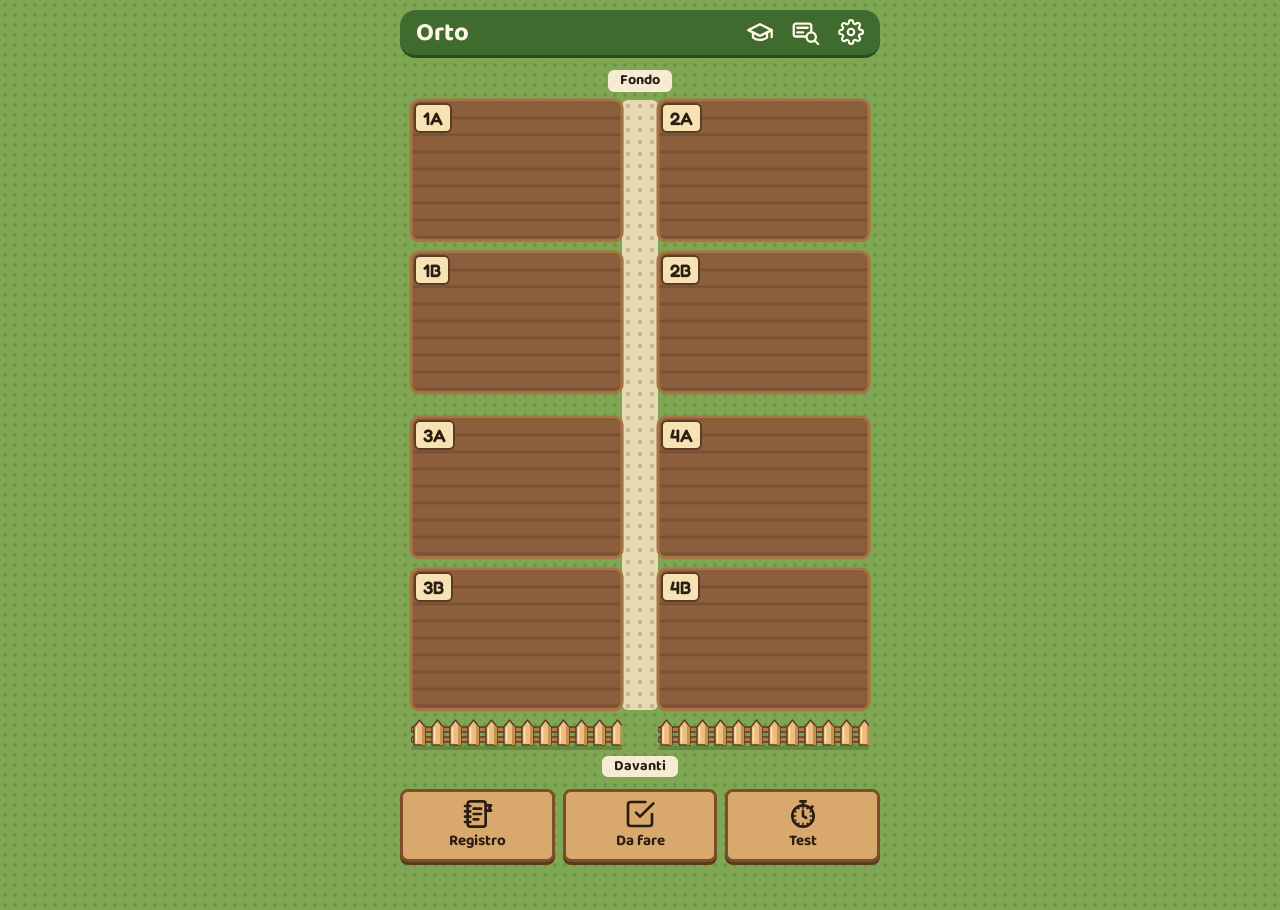
==== commit 99de1ca8: "Impostazioni in ordine (sincronizzazione prima, backup manuale a parte), pagina L'orto con forma e t" ====
--- a/index.html
+++ b/index.html
@@ -12,23 +12,21 @@
 <body>
   <header>
     <h1><a href="#/" class="titolo">Orto</a></h1>
-    <span class="nome-arcade"></span>
+    <a class="nome-barra"></a>
     <nav class="azioni">
-      <a href="#/catalogo" class="icona" aria-label="Catalogo dell'orto">
-        <!-- libro aperto con una foglia e la lente -->
-        <svg width="28" height="28" viewBox="0 0 24 24" fill="none" stroke="currentColor"
-             stroke-width="2" stroke-linecap="round" stroke-linejoin="round" aria-hidden="true">
-          <path d="M2 6c3-1.5 6.5-1.5 10 1 3.5-2.5 7-2.5 10-1v13c-3-1.5-6.5-1.5-10 1-3.5-2.5-7-2.5-10-1z"/>
-          <path d="M12 7v13"/>
-          <path d="M9.5 9.5c-2.6 0-4 1.4-4 4 2.6 0 4-1.4 4-4z"/><path d="M5.5 13.5l2.4-2.4"/>
-          <circle cx="15.8" cy="11.6" r="2.4"/><path d="M17.5 13.3l2 2"/>
-        </svg>
-      </a>
       <a href="#/impara" class="icona" aria-label="Impara">
         <!-- cappello da studente -->
         <svg width="28" height="28" viewBox="0 0 24 24" fill="none" stroke="currentColor"
              stroke-width="2" stroke-linecap="round" stroke-linejoin="round" aria-hidden="true">
           <path d="M2 9.5l10-5 10 5-10 5z"/><path d="M6 11.5v4.5c3.5 2.6 8.5 2.6 12 0v-4.5"/><path d="M22 9.5v6"/>
+        </svg>
+      </a>
+      <a href="#/orto" class="icona orto-icona" aria-label="L'orto: forma e terreno">
+        <!-- aiuola con la lente d'ingrandimento -->
+        <svg width="28" height="28" viewBox="0 0 24 24" fill="none" stroke="currentColor"
+             stroke-width="2" stroke-linecap="round" stroke-linejoin="round" aria-hidden="true">
+          <rect x="1.5" y="4" width="15" height="11" rx="2"/><path d="M4.5 7.5h9M4.5 11.5h5"/>
+          <circle cx="16.5" cy="15.5" r="4" fill="var(--verde)"/><path d="M19.4 18.4l3 3"/>
         </svg>
       </a>
       <a href="#/arcade/esci" class="icona esci-arcade" aria-label="Esci da Arcade">
--- a/css/style.css
+++ b/css/style.css
@@ -66,15 +66,15 @@
 }
 
 .mappa {
-  display: grid;
-  grid-template-columns: 1fr 28px 1fr;
+  display: flex;
+  flex-direction: column;
   max-width: 480px;
   margin: 0 auto;
 }
 
 .estremo {
   grid-column: 1 / -1;
-  justify-self: center;
+  align-self: center;
   margin: 0 0 8px;
   padding: 0 12px;
   font-size: 0.9rem;
@@ -709,8 +709,9 @@
 .preferenza[data-stato="no"]::after { content: '✕'; color: #b00020; }
 
 /* Arcade: nome della simulazione nella barra rossa */
-.nome-arcade { display: none; }
-.arcade .nome-arcade { display: block; flex: 1; min-width: 0; margin: 0 8px 0 10px; overflow: hidden; font-weight: 700; white-space: nowrap; text-overflow: ellipsis; }
+.nome-barra { flex: 1; min-width: 0; margin: 0 8px 0 10px; overflow: hidden; font-weight: 700; white-space: nowrap; text-overflow: ellipsis; color: inherit; text-decoration: none; }
+.nome-barra:empty { display: none; }
+body:not(.arcade) .nome-barra::after { content: ' ▾'; }
 
 /* Raccolto in Arcade: cestino accanto al nome dell'aiuola, cesto sopra la barra del tempo, pagina Il raccolto */
 .aiuola .nome .cestino { display: inline-block; width: 20px; height: 20px; margin: -3px -4px 0 4px; vertical-align: middle; }
@@ -774,3 +775,111 @@
 .voce-glossario { display: block; width: 100%; padding: 7px 12px; font: inherit; color: var(--testo); text-align: left; background: #fff; border: 2px solid #e5d3b0; border-radius: 10px; cursor: pointer; }
 .voce-glossario[hidden] { display: none; }
 .voce-glossario small { display: block; font-size: .8rem; color: var(--marrone-scuro); }
+
+/* Entra / Iscriviti */
+.schede-accesso { display: flex; margin-bottom: 4px; border-bottom: 3px solid var(--legno); }
+.schede-accesso button { flex: 1; padding: 8px; font: inherit; font-weight: 800; color: var(--testo); background: none; border: 0; border-radius: 10px 10px 0 0; cursor: pointer; }
+.schede-accesso button[aria-selected="true"] { color: var(--crema); background: var(--verde); }
+.fatto-accesso { padding: 8px 10px; font-weight: 700; color: #2b4a1f; background: #dbe9cc; border-radius: 8px; }
+.modulo-accesso .dimenticata { display: block; margin: 6px auto 0; font: inherit; background: none; border: 0; cursor: pointer; }
+.modulo-accesso label[hidden], .modulo-accesso .dimenticata[hidden] { display: none; }
+
+/* I miei orti */
+.elenco-orti { display: grid; gap: 6px; }
+.voce-orto { display: flex; align-items: center; justify-content: space-between; gap: 8px; width: 100%; padding: 8px 12px; font: inherit; color: var(--testo); text-align: left; background: #fff; border: 2px solid #e5d3b0; border-radius: 10px; cursor: pointer; }
+.voce-orto.attuale { background: #eef5e6; border-color: var(--verde); cursor: default; }
+.voce-orto small { display: block; font-size: .82rem; color: var(--marrone-scuro); }
+.ruolo-orto { padding: 0 8px; font-size: .78rem; font-weight: 800; white-space: nowrap; border-radius: 6px; }
+.ruolo-gestore { color: #fff; background: var(--verde); }
+.ruolo-membro { color: #2b4a1f; background: #dbe9cc; }
+.ruolo-lettore { color: var(--marrone-scuro); background: #efe2c6; }
+
+/* Persone dell'orto */
+.voce-persona { display: flex; flex-wrap: wrap; align-items: center; justify-content: space-between; gap: 6px 10px; padding: 8px 12px; background: #fff; border: 2px solid #e5d3b0; border-radius: 10px; }
+.voce-persona strong { word-break: break-all; }
+.voce-persona small { display: block; font-size: .82rem; color: var(--marrone-scuro); }
+.comandi-persona { display: flex; gap: 6px; align-items: center; }
+.scelta-ruolo { padding: 6px 8px; font: inherit; font-size: .9rem; color: var(--testo); background: #fff; border: 2px solid #767676; border-radius: 8px; }
+.modulo .scelta-ruolo { width: 100%; padding: 10px 12px; }
+.pulsante-piccolo { padding: 6px 10px; font: inherit; font-size: .9rem; font-weight: 700; color: #b00020; background: #fff; border: 2px solid #b00020; border-radius: 8px; cursor: pointer; }
+.pulsante-piccolo[hidden] { display: none; }
+.spiega-ruoli { margin: 4px 0 0; padding-left: 20px; }
+
+/* Sola lettura: niente pulsanti e collegamenti per modificare */
+.avviso-lettura { max-width: 600px; margin: 0 auto 10px; padding: 6px 12px; font-weight: 800; text-align: center; color: #3a1a12; background: #f2c230; border-radius: 10px; }
+.sola-lettura .modifica-dati,
+.sola-lettura a[href$="/nuova-coltura"], .sola-lettura a[href$="/nuova-voce"], .sola-lettura a[href$="/nuovo-task"],
+.sola-lettura a[href$="/modifica"], .sola-lettura a[href="#/task/nuovo"], .sola-lettura a[href*="/terreno/"] { display: none !important; }
+
+/* Terreno disegnato dalle misure: aiuole con la loro forma vera, vialetti, disegnini sempre dentro */
+.terreno { position: relative; width: min(100%, calc((100dvh - 290px) * var(--rapporto, 0.75))); margin: 0 auto; }
+.vialetto-libero { position: absolute; border-radius: 6px; background-color: var(--vialetto); background-image: radial-gradient(var(--ghiaia) 2px, transparent 2.5px); background-size: 12px 12px; }
+.aiuola.aiuola-forma, .aiuola-forma { position: absolute; display: block; min-height: 0; padding: 0; color: var(--testo); text-decoration: none; background: none; border: 0; border-radius: 0; pointer-events: none; }
+.aiuola-forma .sagoma { position: absolute; inset: 0; width: 100%; height: 100%; overflow: visible; pointer-events: none; }
+.aiuola-forma .terra > * { pointer-events: visiblePainted; stroke: var(--bordo-aiuola); stroke-width: 3; vector-effect: non-scaling-stroke; cursor: pointer; }
+.aiuola-forma .riga-meta line { stroke: var(--cartellino); stroke-width: 2; stroke-dasharray: 6 5; vector-effect: non-scaling-stroke; }
+.aiuola-forma .bordo-scelta * { fill: none; stroke: #5c9e3a; stroke-width: 4; vector-effect: non-scaling-stroke; }
+.aiuola-forma .nome, .aiuola-forma .piantina, .aiuola-forma .bollino, .aiuola-forma .puntino, .aiuola-forma .paletto, .aiuola-forma .tocca-a { pointer-events: auto; }
+.aiuola-forma .nome { z-index: 8; white-space: nowrap; }
+.aiuola-forma .bollino, .aiuola-forma .tocca-a { z-index: 8; }
+.aiuola-forma .puntino, .aiuola-forma .paletto { z-index: 9; }
+.aiuola-forma .piantina { top: 0; left: 0; }
+.puntino-orto { top: -8px; left: 50%; right: auto; transform: translateX(-50%); z-index: 9; }
+.staccionata.senza { height: 8px; }
+.mini-terreno { --rapporto: 0.75; width: min(100%, 300px); margin: 8px auto 0; }
+.mini-forma { cursor: pointer; }
+.mini-forma .nome { padding: 0 5px; font-size: .85rem; line-height: 1.4; }
+.anteprima .anteprima-forma { position: relative; width: 120px; max-width: 120px; font-size: 1.1rem; }
+.staccionata { width: min(100%, calc((100dvh - 290px) * var(--rapporto, 0.75))); margin-left: auto; margin-right: auto; }
+.mini-mappa { display: block; max-width: none; }
+.aiuola-forma .nome { position: absolute; padding: 0 7px; font-family: 'Fredoka', 'Baloo 2', sans-serif; font-weight: 600; line-height: 1.45; background: var(--cartellino); border: 2px solid var(--marrone-scuro); border-radius: 6px; }
+
+/* Disegna l'orto */
+.attrezzi-disegno { display: flex; flex-wrap: wrap; gap: 6px; margin: 12px 0 8px; }
+.attrezzo { flex: 1 1 auto; padding: 8px 10px; font: inherit; font-weight: 800; color: var(--testo); background: var(--legno); border: 3px solid var(--legno-scuro); border-radius: 8px; box-shadow: 0 3px 0 #5a3a1d; cursor: pointer; }
+.tela-disegno { position: relative; width: 100%; margin-bottom: 26px; touch-action: none; user-select: none; -webkit-user-select: none; background-color: var(--prato); background-image: linear-gradient(rgb(255 255 255 / .25) 1px, transparent 1px), linear-gradient(90deg, rgb(255 255 255 / .25) 1px, transparent 1px); background-size: var(--passo-x) var(--passo-y); outline: 3px dashed var(--legno-scuro); outline-offset: 2px; border-radius: 4px; }
+.tela-disegno .elemento-disegno { pointer-events: auto; cursor: grab; }
+.tela-disegno .aiuola-forma .nome { font-size: .8rem; padding: 0 5px; }
+.tela-disegno .scelto { outline: 3px solid #f2c230; outline-offset: 3px; z-index: 5; }
+.maniglia-disegno { position: absolute; z-index: 10; width: 26px; height: 26px; margin: -13px 0 0 -13px; background: #f2c230; border: 3px solid var(--testo); border-radius: 6px; cursor: nwse-resize; }
+.misura-disegno { position: absolute; z-index: 10; transform: translate(-50%, 16px); padding: 0 6px; font-size: .75rem; font-weight: 800; white-space: nowrap; color: #fff; background: var(--testo); border-radius: 4px; pointer-events: none; }
+.pannello-disegno { padding: 8px 12px 12px; background: #fff; border: 2px solid #e5d3b0; border-radius: 12px; }
+.pannello-disegno h3 { margin: 4px 0 6px; }
+.campi-disegno { display: grid; grid-template-columns: repeat(auto-fill, minmax(130px, 1fr)); gap: 6px 10px; }
+.campi-disegno label { display: flex; flex-direction: column; font-size: .85rem; font-weight: 700; }
+.campi-disegno input, .campi-disegno select { padding: 8px; font: inherit; color: var(--testo); background: #fff; border: 2px solid #767676; border-radius: 8px; }
+.comandi-disegno { display: flex; gap: 8px; margin-top: 10px; }
+.comandi-disegno .pulsante { flex: 1; margin: 0; }
+.azioni-disegno { display: flex; gap: 8px; margin-top: 12px; }
+.azioni-disegno .pulsante { flex: 1; margin: 0; text-align: center; }
+.modulo-terreno-orto input[type="number"] { width: 100%; padding: 10px 12px; font: inherit; color: var(--testo); background: #fff; border: 2px solid #767676; border-radius: 8px; }
+.modulo-terreno-orto label { display: flex; flex-direction: column; }
+.vialetto-libero.scelto { z-index: 5; }
+
+/* Esposizione e sole */
+.bussola { position: absolute; z-index: 9; top: -32px; right: 0; width: 28px; height: 28px; }
+.bussola svg { display: block; width: 100%; height: 100%; }
+.blocco-esposizione { display: flex; align-items: center; gap: 12px; }
+.titolo-esposizione { flex: 0 0 auto; max-width: 45%; font-weight: 700; }
+.blocco-esposizione .scatola-rotella { max-width: 200px; margin-top: 0; }
+.spiega-esposizione { margin-top: 6px; }
+.percorso-sole { position: absolute; inset: 0; z-index: 6; pointer-events: none; }
+.percorso-sole svg { position: absolute; inset: 0; width: 100%; height: 100%; overflow: visible; }
+.sole-percorso { position: absolute; display: flex; flex-direction: column; align-items: center; transform: translate(-50%, -50%); }
+.disco-sole { font-size: 1.6rem; line-height: 1; color: #f2a400; text-shadow: 0 0 6px #fff3b0, 0 1px 0 #8a4a14; }
+.ora-sole { padding: 0 5px; font-size: .7rem; font-weight: 800; color: var(--testo); background: rgb(255 248 231 / .9); border-radius: 5px; }
+.lettera-bussola { position: absolute; transform: translate(-50%, -50%); width: 22px; height: 22px; display: grid; place-items: center; font-size: .8rem; font-weight: 800; color: var(--testo); background: var(--crema); border: 2px solid var(--marrone-scuro); border-radius: 50%; }
+.lettera-bussola.nord { color: #fff; background: #c0392b; }
+
+/* Alberi: sopra le aiuole, tagliati dai bordi dello schermo; trasparenti quando si preme un'aiuola */
+main { overflow-x: clip; }
+.albero { position: absolute; z-index: 20; pointer-events: none; transition: opacity .2s; filter: drop-shadow(0 3px 2px rgb(0 0 0 / .3)); }
+.albero svg { display: block; width: 100%; height: 100%; }
+.ombra-albero { position: absolute; z-index: 15; pointer-events: none; background: rgb(20 40 10 / .28); border-radius: 50%; filter: blur(3px); transition: opacity .2s; }
+.alberi-trasparenti .albero, .alberi-trasparenti .ombra-albero { opacity: .12; }
+.tela-disegno .albero.elemento-disegno { pointer-events: none; opacity: .8; }
+.tela-disegno .albero.scelto { outline: 3px solid #f2c230; outline-offset: 2px; border-radius: 50%; opacity: .95; }
+.tela-disegno .tronco { position: absolute; left: 50%; top: 50%; width: 30px; height: 30px; margin: -15px 0 0 -15px; pointer-events: auto; cursor: grab; background: #7a4f2a; border: 3px solid #2a1e12; border-radius: 50%; box-shadow: 0 0 0 3px rgb(255 248 231 / .8); }
+header { position: relative; z-index: 30; }
+.tela-disegno { overflow: clip; overflow-clip-margin: 18px; }
+.arcade .orto-icona { display: none; }
